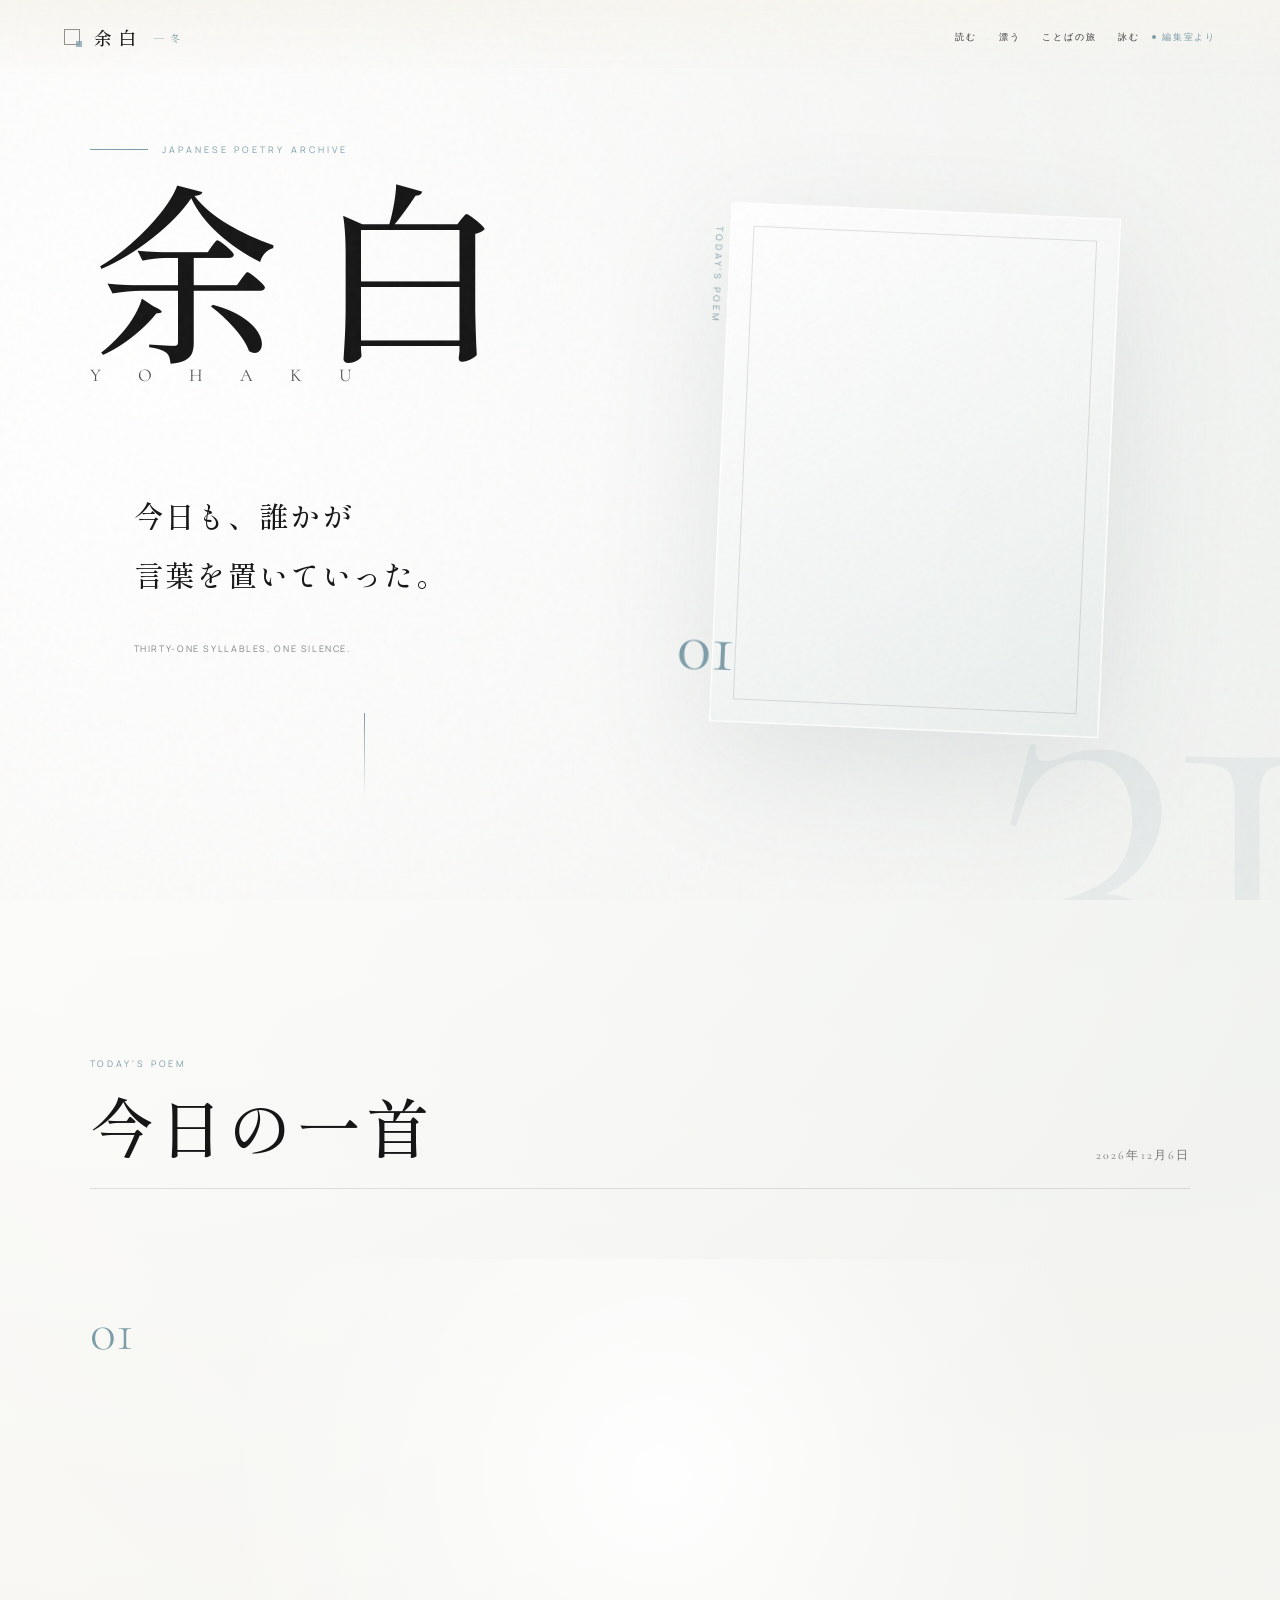
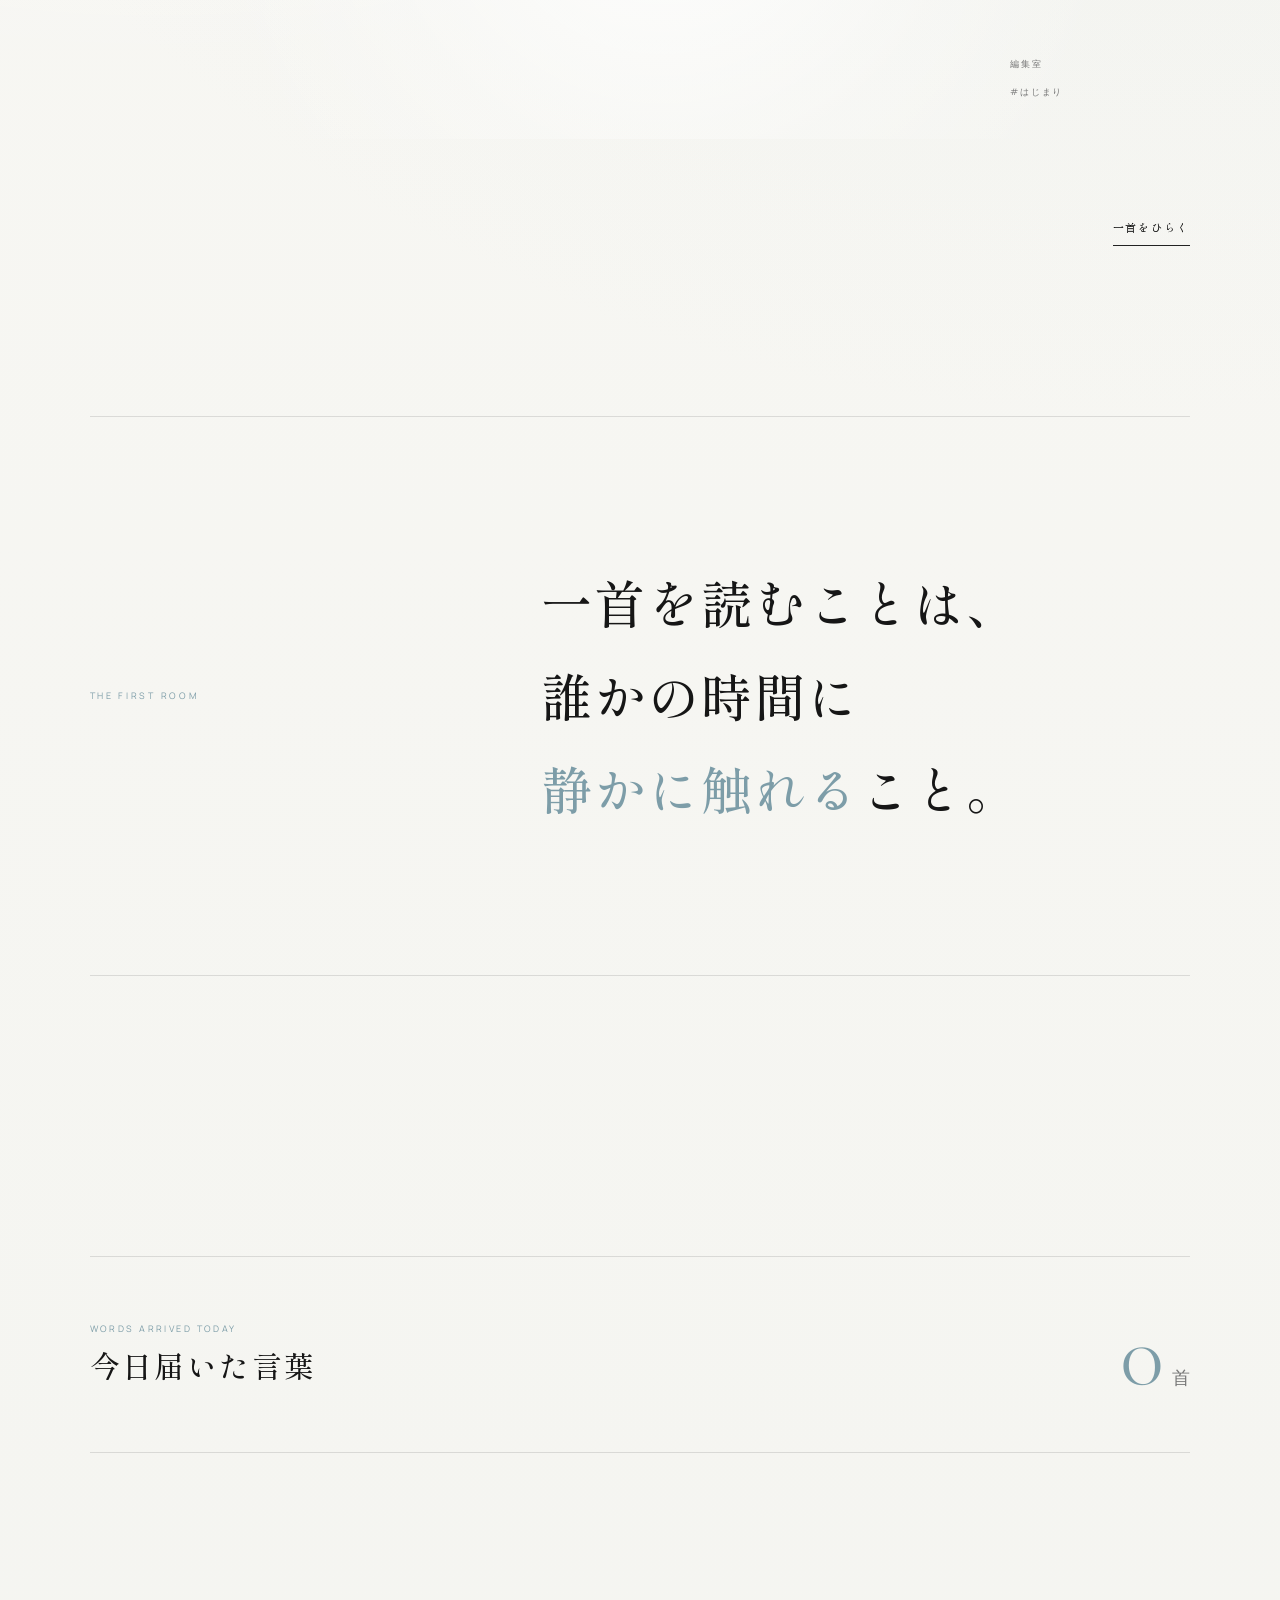
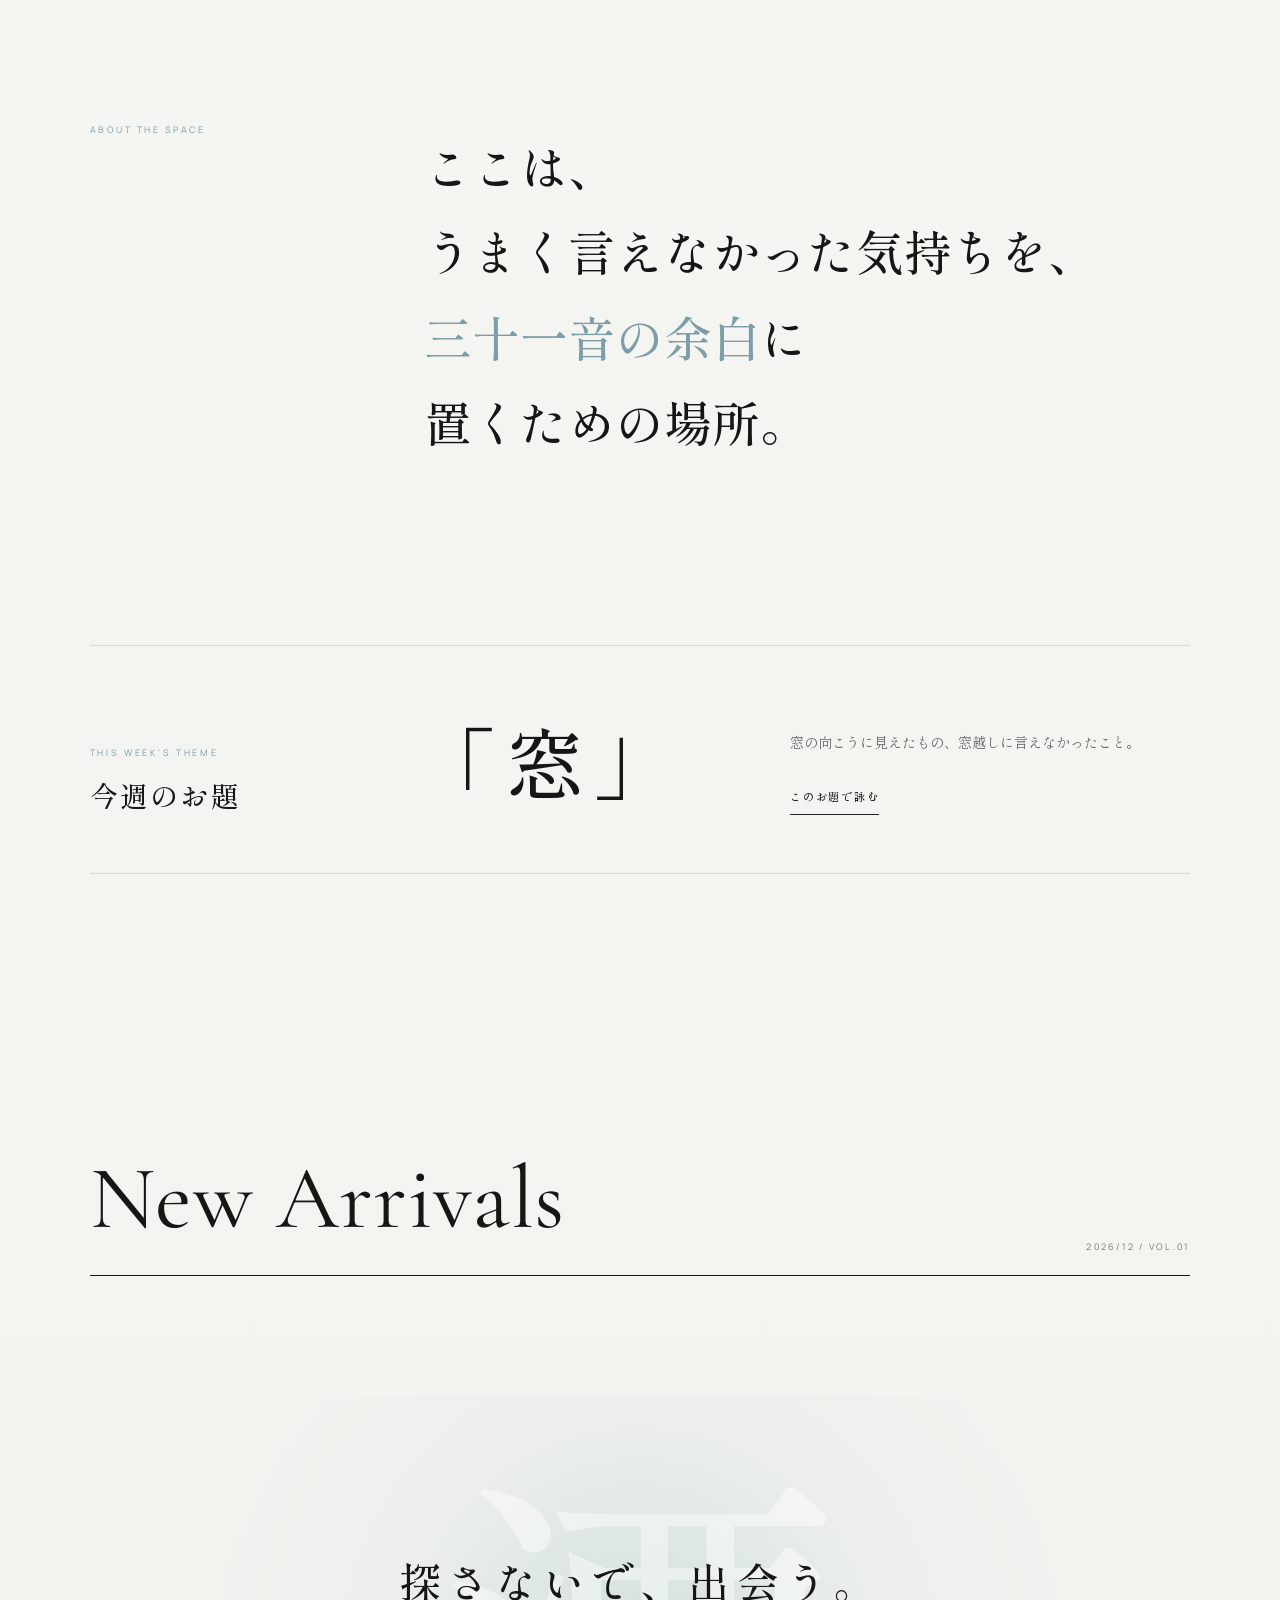
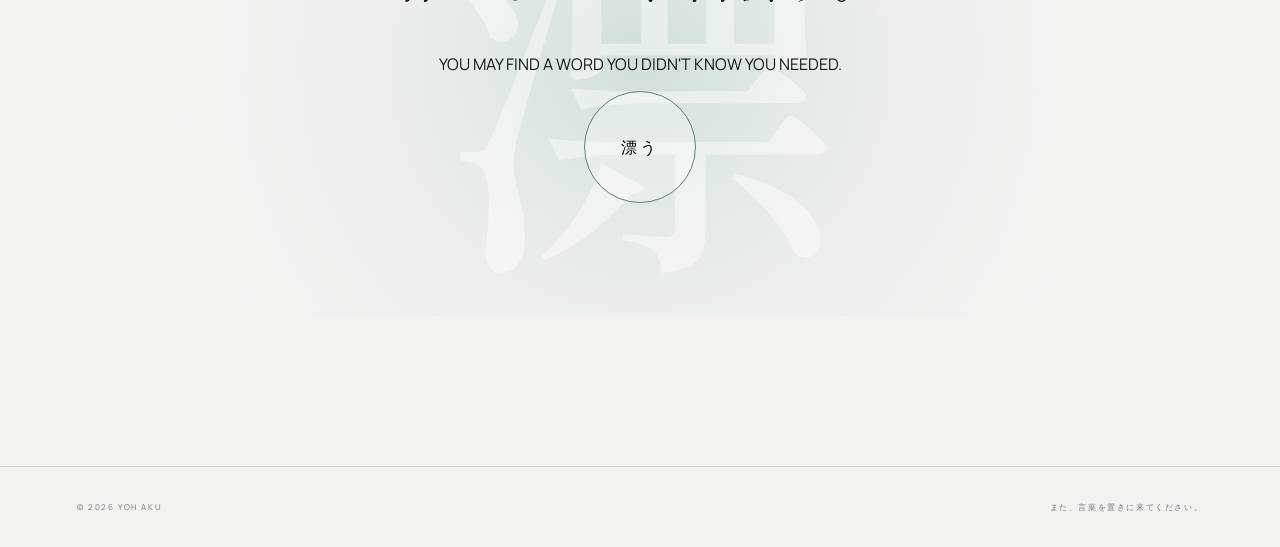
==== index.html @ f5be5e09 "Add files via upload" ====
<!doctype html>
<html lang="ja">
<head>
<meta charset="utf-8">
<meta name="viewport" content="width=device-width,initial-scale=1,viewport-fit=cover">
<meta name="theme-color" content="#f5f4ef">
<meta name="description" content="言葉を、静かに置く場所。短歌投稿サイト「余白」。">
<link rel="manifest" href="manifest.webmanifest">
<link rel="icon" href="icon.svg" type="image/svg+xml">
<title>余白 — 言葉を、静かに置く場所。</title>
<style>
@import url('https://fonts.googleapis.com/css2?family=Cormorant+Garamond:wght@300;400;500;600&family=Manrope:wght@300;400;500&family=Shippori+Mincho:wght@400;500;600&display=swap');
:root{
  --bg:#f5f4ef;--paper:#fbfaf7;--ink:#161616;--muted:#777871;--line:rgba(20,20,20,.12);
  --accent:#7d9da8;--accent-soft:#dfe8ea;--shadow:0 28px 90px rgba(64,86,94,.13);
}
*{box-sizing:border-box}
html{scroll-behavior:smooth}
body{
  margin:0;
  background:
    radial-gradient(circle at 12% 7%,rgba(255,255,255,.95),transparent 28%),
    radial-gradient(circle at 90% 12%,rgba(185,210,220,.24),transparent 30%),
    linear-gradient(180deg,#f8f7f2,#f1f3f1);
  color:var(--ink);
  font-family:'Manrope','Noto Sans JP',sans-serif;
  overflow-x:hidden
}
body:before{
  content:"";position:fixed;inset:0;pointer-events:none;z-index:999;opacity:.035;
  background-image:url("data:image/svg+xml,%3Csvg viewBox='0 0 160 160' xmlns='http://www.w3.org/2000/svg'%3E%3Cfilter id='n'%3E%3CfeTurbulence type='fractalNoise' baseFrequency='.88' numOctaves='3' stitchTiles='stitch'/%3E%3C/filter%3E%3Crect width='100%25' height='100%25' filter='url(%23n)'/%3E%3C/svg%3E")
}
button,input,textarea,select{font:inherit}
button{cursor:pointer}
a{text-decoration:none;color:inherit}
.app{min-height:100vh}
.page{display:none}.page.active{display:block}
.loader{
  position:fixed;inset:0;z-index:500;display:grid;place-items:center;background:var(--bg);
  transition:.45s ease
}
.loader.hide{opacity:0;visibility:hidden}
.loader strong{display:block;font:500 58px 'Shippori Mincho';letter-spacing:.22em}
.loader span{display:block;margin-top:10px;text-align:center;font:400 11px 'Cormorant Garamond';letter-spacing:.58em;color:#777}
.topbar{
  position:fixed;top:0;left:0;right:0;z-index:100;
  display:flex;justify-content:space-between;align-items:center;
  padding:20px 34px;
  background:linear-gradient(180deg,rgba(245,244,239,.92),rgba(245,244,239,0));
  backdrop-filter:blur(4px)
}
.brand{display:flex;align-items:center;gap:12px}
.brand b{font:500 17px 'Shippori Mincho';letter-spacing:.25em}
.brand span{font:400 10px 'Shippori Mincho';color:var(--accent);letter-spacing:.15em}
.nav{display:flex;gap:22px}
.nav button{border:0;background:none;padding:0;font-size:9px;letter-spacing:.2em;color:#333}
.hero{
  min-height:100svh;display:grid;grid-template-columns:1.1fr .9fr;align-items:center;
  position:relative;padding:106px 6vw 60px;overflow:hidden
}
.hero:after{
  content:"31";position:absolute;right:-1vw;bottom:-12vh;
  font:300 min(42vw,570px)/.8 'Cormorant Garamond';
  color:rgba(125,157,168,.1);letter-spacing:-.08em
}
.kicker{display:flex;align-items:center;gap:14px;margin-bottom:34px;font-size:9px;letter-spacing:.34em;color:var(--accent)}
.kicker:before{content:"";width:58px;height:1px;background:var(--accent)}
.hero h1{margin:0;font:500 clamp(72px,13vw,180px)/.82 'Shippori Mincho';letter-spacing:.16em}
.roman{margin-top:16px;font:400 18px 'Cormorant Garamond';letter-spacing:.68em;color:#555}
.hero-copy{position:relative;z-index:2}
.hero-text{margin:74px 0 0 14%;font:500 clamp(22px,2.3vw,37px)/2 'Shippori Mincho';letter-spacing:.08em}
.hero-note{margin:38px 0 0 14%;font-size:9px;letter-spacing:.18em;color:#7f8583}
.hero-side{min-height:580px;display:flex;align-items:center;justify-content:center;position:relative;z-index:2}
.glass{
  width:min(360px,82%);aspect-ratio:3/4;position:relative;
  border:1px solid rgba(255,255,255,.88);
  background:linear-gradient(145deg,rgba(255,255,255,.66),rgba(216,228,231,.45));
  box-shadow:var(--shadow);backdrop-filter:blur(24px);transform:rotate(2.5deg)
}
.glass:before{content:"";position:absolute;inset:22px;border:1px solid var(--line)}
.vertical-poem{position:absolute;inset:44px;writing-mode:vertical-rl;font:500 21px/2.35 'Shippori Mincho';letter-spacing:.12em}
.index{position:absolute;left:-36px;bottom:30px;font:400 72px 'Cormorant Garamond';color:var(--accent)}
.section{max-width:1240px;margin:0 auto;padding:120px 6vw}
.counter{display:flex;justify-content:space-between;align-items:center;border-top:1px solid var(--line);border-bottom:1px solid var(--line);padding:34px 0}
.counter small{display:block;color:var(--accent);font-size:9px;letter-spacing:.27em}
.counter strong{display:block;margin-top:8px;font:500 30px 'Shippori Mincho';letter-spacing:.08em}
.number{font:300 92px 'Cormorant Garamond';color:var(--accent)}
.number span{font-size:18px;color:#777;margin-left:8px}
.statement{display:grid;grid-template-columns:.7fr 1.3fr;gap:9vw}
.statement small{color:var(--accent);font-size:9px;letter-spacing:.28em}
.statement p{margin:0;font:500 clamp(29px,4vw,57px)/1.65 'Shippori Mincho'}
.statement em{font-style:normal;color:var(--accent)}
.archive-head{display:flex;justify-content:space-between;align-items:end;padding-bottom:22px;border-bottom:1px solid #111}
.archive-head h2{margin:0;font:400 72px 'Cormorant Garamond'}
.archive-head span{font-size:9px;letter-spacing:.25em;color:#777}
.poem-row{display:grid;grid-template-columns:90px 1fr 190px;gap:30px;padding:64px 0;border-bottom:1px solid var(--line);transition:.3s}
.poem-row:hover{padding-left:16px;background:rgba(255,255,255,.28)}
.no{font:400 32px 'Cormorant Garamond';color:var(--accent)}
.poem-text{margin:0;white-space:pre-line;cursor:pointer;font:500 clamp(24px,3vw,41px)/1.95 'Shippori Mincho';letter-spacing:.08em}
.meta{display:flex;flex-direction:column;gap:15px;font-size:9px;letter-spacing:.18em;color:#777}
.meta button{border:0;background:none;padding:0;text-align:left;letter-spacing:.18em}
.empty{text-align:center;padding:110px 0;border-bottom:1px solid var(--line)}
.empty strong{font:500 31px 'Shippori Mincho'}
.empty p{font:400 14px/2.1 'Shippori Mincho';color:#777}
.outline{border:1px solid #111;background:none;padding:15px 28px;font-size:10px;letter-spacing:.2em}
.interlude{min-height:430px;display:grid;place-items:center;position:relative;overflow:hidden;background:radial-gradient(circle,rgba(185,210,220,.6),rgba(223,232,234,.28) 40%,transparent 76%)}
.interlude:before{content:"漂";position:absolute;font:500 360px 'Shippori Mincho';color:rgba(255,255,255,.42)}
.interlude>div{position:relative;text-align:center}
.interlude h3{font:500 42px 'Shippori Mincho';letter-spacing:.15em}
.round{width:112px;height:112px;border-radius:50%;border:1px solid #657e87;background:rgba(255,255,255,.25);letter-spacing:.2em}
.write-grid{display:grid;grid-template-columns:.8fr 1.2fr;gap:70px}
.write-grid h2{margin:0;font:500 56px 'Shippori Mincho';letter-spacing:.08em;white-space:nowrap}
.write-grid p{font:400 13px/2.1 'Shippori Mincho';color:#777}
.form{border-top:1px solid #111}
.field{padding:22px 0;border-bottom:1px solid var(--line)}
.field label{display:block;font:400 10px 'Shippori Mincho';letter-spacing:.18em;color:#777;margin-bottom:11px}
.field textarea,.field input,.field select{width:100%;border:0;background:none;outline:0;font:500 19px 'Shippori Mincho'}
.field textarea{min-height:170px;line-height:1.9}
.publish{margin-top:28px;border:1px solid #111;background:none;padding:17px 30px;font:500 12px 'Shippori Mincho';letter-spacing:.18em}
.detail{min-height:100vh;padding:130px 8vw 80px;display:grid;grid-template-columns:120px 1fr 220px;gap:40px;align-items:center}
.detail-poem{white-space:pre-line;font:500 clamp(32px,5vw,68px)/1.75 'Shippori Mincho';letter-spacing:.09em}
.detail-side{font-size:10px;line-height:2.2;letter-spacing:.18em;color:#666}
.detail-nav{display:flex;gap:12px;margin-top:28px}
.detail-nav button{border:1px solid var(--line);background:none;padding:12px 16px}
.author-page,.editorial-page{max-width:900px;margin:auto;padding:140px 6vw 100px}
.author-page h1,.editorial-page h1{font:500 clamp(48px,8vw,88px) 'Shippori Mincho';letter-spacing:.1em}
.author-count{color:var(--accent);letter-spacing:.18em;font-size:10px}
.letter{margin-top:60px;font:400 18px/2.3 'Shippori Mincho';color:#4f4f4b}
.author-list{margin-top:70px}
.card-maker{margin-top:50px;padding:34px;border:1px solid var(--line);background:rgba(255,255,255,.32)}
.card-preview{aspect-ratio:4/5;max-width:380px;margin:auto;background:#fff;padding:42px;display:flex;flex-direction:column;justify-content:space-between;box-shadow:var(--shadow)}
.card-preview .cp{white-space:pre-line;font:500 23px/2 'Shippori Mincho'}
.card-preview small{letter-spacing:.18em;color:#777}
.success{position:fixed;inset:0;z-index:400;display:grid;place-items:center;background:rgba(245,244,239,.97);opacity:0;visibility:hidden;transition:.4s}
.success.show{opacity:1;visibility:visible}
.success strong{font:500 44px 'Shippori Mincho';letter-spacing:.1em}
.success p{font:400 18px/2 'Shippori Mincho';color:#666;text-align:center}
footer{display:flex;justify-content:space-between;padding:34px 6vw;border-top:1px solid var(--line);font-size:8px;letter-spacing:.2em;color:#777}
@media(max-width:820px){
 .topbar{padding:18px}.nav{gap:13px}.nav button:nth-child(4){display:none}
 .hero{grid-template-columns:1fr;padding:100px 24px 72px}.hero-text,.hero-note{margin-left:0}.hero-side{min-height:420px}.glass{width:270px}
 .section{padding:90px 24px}.statement,.write-grid{grid-template-columns:1fr;gap:38px}.archive-head h2{font-size:50px}
 .poem-row{grid-template-columns:48px 1fr;gap:18px}.meta{grid-column:2}
 .detail{grid-template-columns:1fr;padding:120px 24px 70px}.detail .no{display:none}
 .write-grid h2{font-size:38px}.number{font-size:68px}footer{flex-direction:column;gap:10px}
}

/* ===== Museum Update ===== */
:root{
  --museum-paper:#f7f5ef;
  --museum-white:#fffdf8;
  --museum-ink:#171816;
  --museum-mist:#dfe7e5;
  --museum-leaf:#8da096;
}
body{
  background:
    radial-gradient(circle at 12% 7%,rgba(255,255,255,.98),transparent 26%),
    radial-gradient(circle at 88% 10%,rgba(222,231,229,.42),transparent 30%),
    linear-gradient(180deg,#f9f8f4 0%,#f2f3ef 100%);
}
body.night{
  background:
    radial-gradient(circle at 85% 8%,rgba(116,143,159,.18),transparent 28%),
    linear-gradient(180deg,#eef1f1 0%,#e8ecec 100%);
}
.topbar{
  padding:24px 5vw;
  background:linear-gradient(180deg,rgba(247,245,239,.92),rgba(247,245,239,0));
}
.brand b{
  font-size:18px;
  letter-spacing:.32em;
}
.hero{
  min-height:100svh;
  padding:120px 7vw 80px;
  grid-template-columns:1fr 1fr;
}
.hero-copy{
  max-width:780px;
}
.hero h1{
  font-size:clamp(86px,15vw,210px);
  line-height:.78;
  letter-spacing:.17em;
}
.roman{
  letter-spacing:.92em;
  margin-top:24px;
}
.hero-text{
  margin:100px 0 0 8%;
  max-width:640px;
}
.hero-note{
  margin-left:8%;
}
.hero-side{
  min-height:620px;
}
.glass{
  width:min(390px,80%);
  background:
    linear-gradient(150deg,rgba(255,255,255,.78),rgba(221,230,228,.44));
  border:1px solid rgba(255,255,255,.94);
  box-shadow:
    0 40px 120px rgba(70,90,96,.12),
    inset 0 0 0 1px rgba(255,255,255,.28);
}
.glass::after{
  content:"TODAY'S POEM";
  position:absolute;
  left:-18px;
  top:24px;
  writing-mode:vertical-rl;
  font:400 9px 'Manrope',sans-serif;
  letter-spacing:.32em;
  color:var(--accent);
}
.section{
  max-width:1320px;
  padding-left:7vw;
  padding-right:7vw;
}
.counter{
  padding:42px 0;
}
.statement{
  padding-top:150px;
  padding-bottom:170px;
}
.archive-head h2{
  font-size:clamp(58px,7vw,96px);
  letter-spacing:.01em;
}
.poem-row{
  grid-template-columns:84px minmax(0,1fr) 210px;
  padding:86px 0;
  gap:40px;
}
.poem-row:hover{
  padding-left:24px;
  background:linear-gradient(90deg,rgba(255,255,255,.42),rgba(255,255,255,0));
}
.poem-text{
  line-height:2.05;
  max-width:760px;
}
.meta{
  gap:18px;
  padding-top:8px;
}
.meta button{
  transition:.25s;
}
.meta button:hover{
  color:var(--accent);
}
.interlude{
  margin:0 4vw 150px;
  border-radius:2px;
  min-height:520px;
  background:
    radial-gradient(circle at 50% 50%,rgba(199,216,214,.74),rgba(226,233,231,.42) 38%,rgba(247,245,239,0) 73%);
}
.interlude:before{
  font-size:420px;
}
.write-grid{
  min-height:calc(100svh - 120px);
  align-items:start;
  padding-top:170px;
}
.write-grid > div:first-child{
  position:sticky;
  top:140px;
}
.form{
  background:rgba(255,255,255,.54);
  border:1px solid rgba(255,255,255,.9);
  padding:38px 42px;
  box-shadow:0 28px 90px rgba(70,90,96,.08);
}
.field{
  padding:26px 0;
}
.field textarea{
  min-height:250px;
  background:
    repeating-linear-gradient(
      to bottom,
      transparent 0,
      transparent 37px,
      rgba(125,157,168,.12) 38px
    );
  line-height:38px;
}
.publish{
  margin-top:36px;
  min-width:190px;
  transition:.3s;
}
.publish:hover{
  background:#171816;
  color:#fff;
}
.detail{
  min-height:100svh;
  padding-top:150px;
  background:
    radial-gradient(circle at 82% 18%,rgba(220,230,228,.42),transparent 32%);
}
.detail-poem{
  max-width:820px;
}
.card-maker{
  background:transparent;
  border:none;
  padding:40px 0 0;
}
.card-preview{
  position:relative;
  overflow:hidden;
}
.card-preview:after{
  content:"31";
  position:absolute;
  right:-16px;
  bottom:-50px;
  font:300 150px 'Cormorant Garamond',serif;
  color:rgba(125,157,168,.08);
}
.empty{
  padding:140px 0;
}
.museum-intro{
  max-width:1320px;
  margin:0 auto;
  padding:0 7vw 160px;
}
.museum-intro-inner{
  min-height:560px;
  display:grid;
  grid-template-columns:.7fr 1.3fr;
  gap:8vw;
  align-items:center;
  border-top:1px solid var(--line);
  border-bottom:1px solid var(--line);
}
.museum-intro-label{
  font-size:9px;
  color:var(--accent);
  letter-spacing:.3em;
}
.museum-intro-copy{
  font:500 clamp(30px,4.4vw,62px)/1.7 'Shippori Mincho',serif;
  letter-spacing:.04em;
}
.museum-intro-copy span{
  color:var(--accent);
}
.soft-line{
  width:1px;
  height:84px;
  background:linear-gradient(var(--accent),transparent);
  margin:58px auto 0;
}
.reveal-museum{
  opacity:0;
  transform:translateY(28px);
  transition:opacity .85s ease,transform .85s ease;
}
.reveal-museum.visible{
  opacity:1;
  transform:none;
}
@media(max-width:820px){
  .hero{
    grid-template-columns:1fr;
    padding:110px 24px 74px;
  }
  .hero h1{
    font-size:76px;
  }
  .hero-text,.hero-note{
    margin-left:0;
  }
  .hero-side{
    min-height:470px;
  }
  .section{
    padding-left:24px;
    padding-right:24px;
  }
  .museum-intro{
    padding:0 24px 100px;
  }
  .museum-intro-inner{
    grid-template-columns:1fr;
    gap:28px;
    min-height:auto;
    padding:80px 0;
  }
  .poem-row{
    padding:58px 0;
  }
  .write-grid{
    min-height:auto;
    padding-top:120px;
  }
  .write-grid > div:first-child{
    position:static;
  }
  .form{
    padding:26px 22px;
  }
  .interlude{
    margin-inline:16px;
  }
}


.loader{display:none!important;opacity:0!important;visibility:hidden!important;pointer-events:none!important}
.page{min-height:1px}

/* ===== Safe opening splash ===== */
.splash-screen{
  position:fixed;
  inset:0;
  z-index:10000;
  display:grid;
  place-items:center;
  background:#f7f5ef;
  animation:splashOut 2.9s cubic-bezier(.4,0,.2,1) forwards;
  pointer-events:none;
}
.splash-inner{
  text-align:center;
  animation:splashMark 2.55s cubic-bezier(.4,0,.2,1) both;
}
.splash-logo{
  font:500 clamp(58px,10vw,96px)/1 'Shippori Mincho',serif;
  letter-spacing:.22em;
  text-indent:.22em;
}
.splash-roman{
  margin-top:15px;
  font:400 11px 'Cormorant Garamond',serif;
  letter-spacing:.62em;
  color:#777;
  text-indent:.62em;
}
.splash-tagline{
  margin-top:34px;
  font:400 14px/1.8 'Shippori Mincho',serif;
  letter-spacing:.12em;
  color:#686a66;
}
@keyframes splashMark{
  0%{opacity:0;transform:translateY(10px)}
  18%{opacity:1;transform:none}
  72%{opacity:1;transform:none}
  100%{opacity:0;transform:translateY(-5px)}
}
@keyframes splashOut{
  0%,78%{opacity:1;visibility:visible}
  100%{opacity:0;visibility:hidden}
}

/* ===== Line-break refinement ===== */
.hero-text{
  max-width:720px;
  text-wrap:balance;
}
.statement p,
.museum-intro-copy,
.write-grid h2,
.write-grid p,
.empty strong,
.empty p,
.interlude h3{
  text-wrap:balance;
}
.write-grid h2{
  white-space:nowrap;
}
.poem-text{
  overflow-wrap:anywhere;
  word-break:normal;
}
@media(max-width:820px){
  .hero-text{
    font-size:clamp(21px,6.3vw,30px);
    line-height:1.9;
    letter-spacing:.045em;
  }
  .statement p{
    font-size:clamp(27px,8vw,42px);
    line-height:1.65;
  }
  .museum-intro-copy{
    font-size:clamp(26px,7vw,38px);
    line-height:1.7;
  }
  .write-grid h2{
    font-size:36px;
    line-height:1.15;
    white-space:nowrap;
  }
  .write-grid p{
    font-size:14px;
    line-height:2;
  }
  .archive-head h2{
    font-size:46px;
    white-space:nowrap;
  }
}
@media(max-width:390px){
  .write-grid h2{font-size:32px}
  .archive-head h2{font-size:41px}
  .hero h1{font-size:68px}
}


/* ===== Meaningful line breaks ===== */
.museum-intro-copy{
  max-width:780px;
  font-size:clamp(34px,4vw,58px);
  line-height:1.82;
}
.statement p{
  max-width:850px;
  font-size:clamp(32px,3.75vw,54px);
  line-height:1.78;
}
.statement em{
  white-space:nowrap;
}
@media(max-width:820px){
  .museum-intro-copy{
    font-size:clamp(28px,7.2vw,38px);
    line-height:1.78;
  }
  .statement p{
    font-size:clamp(27px,7.2vw,39px);
    line-height:1.72;
  }
  .splash-tagline{
    margin-top:28px;
    font-size:13px;
  }
}


/* ===== Statement line-break fix ===== */
.statement p{
  display:flex;
  flex-direction:column;
  align-items:flex-start;
}
.statement-line{
  display:block;
}
.statement-line.nowrap{
  white-space:nowrap;
}
@media(max-width:820px){
  .statement-line.nowrap{
    white-space:normal;
  }
  .statement p{
    max-width:100%;
  }
}


/* ===== Final experience update ===== */
.brand-mark{
  width:16px;
  height:16px;
  border:1px solid rgba(22,22,22,.45);
  display:inline-block;
  position:relative;
  margin-right:2px;
}
.brand-mark::after{
  content:"";
  position:absolute;
  width:6px;
  height:6px;
  right:-3px;
  bottom:-3px;
  background:var(--accent);
  opacity:.72;
}
.splash-screen{
  background:
    radial-gradient(circle at 50% 46%,rgba(255,255,255,.9),transparent 22%),
    linear-gradient(180deg,#f8f7f2,#f3f4f0);
}
.splash-glow{
  width:1px;
  height:72px;
  margin:34px auto 0;
  background:linear-gradient(var(--accent),transparent);
  opacity:.62;
}
.today-gallery{
  max-width:1320px;
  margin:0 auto;
  padding:150px 7vw 170px;
}
.today-gallery-head{
  display:flex;
  justify-content:space-between;
  align-items:end;
  padding-bottom:24px;
  border-bottom:1px solid var(--line);
}
.today-label{
  font-size:9px;
  letter-spacing:.32em;
  color:var(--accent);
}
.today-gallery h2{
  margin:15px 0 0;
  font:500 clamp(40px,5vw,68px)/1.2 'Shippori Mincho',serif;
  letter-spacing:.08em;
}
.today-date{
  font:400 12px 'Cormorant Garamond',serif;
  letter-spacing:.18em;
  color:#777;
}
.today-stage{
  min-height:620px;
  display:grid;
  grid-template-columns:90px minmax(0,1fr) 180px;
  gap:38px;
  align-items:center;
  cursor:pointer;
  position:relative;
}
.today-stage::before{
  content:"";
  position:absolute;
  inset:70px 0;
  background:
    radial-gradient(circle at 52% 45%,rgba(255,255,255,.9),rgba(255,255,255,.25) 46%,transparent 74%);
  z-index:-1;
}
.today-number{
  align-self:start;
  margin-top:110px;
  font:300 54px 'Cormorant Garamond',serif;
  color:var(--accent);
}
.today-poem{
  margin:0;
  white-space:pre-line;
  font:500 clamp(34px,4.7vw,66px)/1.86 'Shippori Mincho',serif;
  letter-spacing:.085em;
  max-width:840px;
}
.today-plaque{
  align-self:end;
  margin-bottom:110px;
  display:flex;
  flex-direction:column;
  gap:14px;
  font-size:9px;
  letter-spacing:.19em;
  color:#777;
}
.today-open{
  display:block;
  margin-left:auto;
  border:0;
  border-bottom:1px solid #222;
  background:none;
  padding:10px 0;
  font:400 11px 'Shippori Mincho',serif;
  letter-spacing:.18em;
}
.drift-room{
  min-height:100svh;
  display:grid;
  place-items:center;
  padding:100px 8vw 70px;
  position:relative;
  background:
    radial-gradient(circle at 50% 46%,rgba(210,224,224,.6),rgba(246,245,240,.7) 45%,#f5f4ef 80%);
}
.drift-close{
  position:absolute;
  top:110px;
  right:6vw;
  border:0;
  background:none;
  font-size:10px;
  letter-spacing:.2em;
}
.drift-room-inner{
  width:min(880px,100%);
  text-align:center;
}
.drift-kicker{
  margin-bottom:54px;
  font-size:9px;
  letter-spacing:.34em;
  color:var(--accent);
}
.drift-poem{
  margin:0 auto;
  white-space:pre-line;
  font:500 clamp(34px,5vw,68px)/1.9 'Shippori Mincho',serif;
  letter-spacing:.09em;
}
.drift-author{
  margin-top:48px;
  font-size:10px;
  letter-spacing:.2em;
  color:#777;
}
.drift-next{
  margin-top:64px;
  width:150px;
  height:150px;
  border-radius:50%;
  border:1px solid rgba(80,105,112,.55);
  background:rgba(255,255,255,.25);
  font:400 11px/1.7 'Shippori Mincho',serif;
  letter-spacing:.12em;
  transition:.3s;
}
.drift-next:hover{
  background:#647e86;
  color:#fff;
  transform:rotate(5deg);
}
@media(max-width:820px){
  .brand-mark{
    width:14px;
    height:14px;
  }
  .today-gallery{
    padding:110px 24px 120px;
  }
  .today-stage{
    min-height:540px;
    grid-template-columns:42px 1fr;
    gap:16px;
  }
  .today-number{
    margin-top:84px;
    font-size:40px;
  }
  .today-poem{
    font-size:clamp(29px,8vw,42px);
    line-height:1.78;
  }
  .today-plaque{
    grid-column:2;
    margin:0 0 60px;
  }
  .today-date{
    display:none;
  }
  .drift-room{
    padding:120px 24px 60px;
  }
  .drift-close{
    top:92px;
    right:24px;
  }
  .drift-poem{
    font-size:clamp(30px,8vw,44px);
    line-height:1.82;
  }
  .drift-next{
    width:128px;
    height:128px;
  }
}


/* ===== Editorial Room ===== */
.editorial-page{max-width:1120px;margin:auto;padding:150px 6vw 130px}
.editorial-hero{padding-bottom:70px;border-bottom:1px solid var(--line)}
.editorial-hero h1{margin:0;font:500 clamp(48px,8vw,92px)/1.25 'Shippori Mincho',serif;letter-spacing:.08em}
.editorial-letter{max-width:820px;padding:110px 0 120px}
.editorial-eyebrow{font-size:9px;letter-spacing:.3em;color:var(--accent);margin-bottom:22px}
.editorial-letter h2{margin:0;font:500 clamp(30px,4.2vw,54px)/1.65 'Shippori Mincho',serif;letter-spacing:.05em}
.editorial-letter .letter{margin-top:44px;font-size:17px;line-height:2.25}
.editorial-grid{display:grid;grid-template-columns:1fr 1fr;gap:28px}
.editorial-topic,.editorial-selection{min-height:440px;padding:48px;background:rgba(255,255,255,.52);border:1px solid rgba(255,255,255,.92);box-shadow:0 24px 70px rgba(70,90,96,.08);display:flex;flex-direction:column}
.editorial-topic>span,.editorial-selection>span{font:400 13px 'Shippori Mincho',serif;letter-spacing:.15em;color:#777}
.editorial-topic strong{margin-top:44px;font:500 clamp(42px,6vw,70px) 'Shippori Mincho',serif;letter-spacing:.12em}
.editorial-topic p{margin-top:34px;font:400 14px/2 'Shippori Mincho',serif;color:#666}
.editorial-topic button{margin-top:auto;align-self:flex-start;border:0;border-bottom:1px solid #222;background:none;padding:10px 0;font:400 11px 'Shippori Mincho',serif;letter-spacing:.16em}
.editorial-selection p{margin:auto 0 30px;white-space:pre-line;font:500 clamp(25px,3.4vw,42px)/1.95 'Shippori Mincho',serif;letter-spacing:.07em}
.editorial-selection small{font-size:10px;letter-spacing:.18em;color:#777}
.editorial-closing{margin:130px auto 20px;text-align:center;font:500 clamp(23px,3vw,36px)/2 'Shippori Mincho',serif;letter-spacing:.07em}
.write-theme{grid-column:2;padding:24px 0 8px;display:flex;align-items:baseline;gap:18px;border-top:1px solid var(--line)}
.write-theme span,.write-theme small{font:400 10px 'Shippori Mincho',serif;letter-spacing:.14em;color:#777}
.write-theme strong{font:500 28px 'Shippori Mincho',serif;letter-spacing:.1em}
@media(max-width:820px){
  .editorial-page{padding:120px 24px 100px}
  .editorial-grid{grid-template-columns:1fr}
  .editorial-topic,.editorial-selection{min-height:380px;padding:34px 28px}
  .write-theme{grid-column:1;flex-wrap:wrap;gap:10px 16px}
  .write-theme small{width:100%}
}


/* ===== Editorial discoverability update ===== */
.editorial-title-line{
  display:block;
}
.editorial-letter h2{
  max-width:900px;
  text-wrap:balance;
}
.editorial-selection p{
  word-break:keep-all;
  overflow-wrap:normal;
}
.editorial-nav{
  position:relative;
  color:var(--accent)!important;
}
.editorial-nav::before{
  content:"";
  position:absolute;
  left:-10px;
  top:50%;
  width:4px;
  height:4px;
  border-radius:50%;
  background:var(--accent);
  transform:translateY(-50%);
}
.home-theme{
  max-width:1320px;
  margin:0 auto;
  padding:10px 7vw 150px;
}
.home-theme-inner{
  display:grid;
  grid-template-columns:.7fr .8fr 1fr;
  gap:50px;
  align-items:end;
  padding:58px 0;
  border-top:1px solid var(--line);
  border-bottom:1px solid var(--line);
}
.home-theme-kicker{
  font-size:9px;
  letter-spacing:.3em;
  color:var(--accent);
}
.home-theme h2{
  margin:14px 0 0;
  font:500 28px 'Shippori Mincho',serif;
  letter-spacing:.08em;
}
.home-theme-word{
  font:500 clamp(46px,6vw,78px) 'Shippori Mincho',serif;
  letter-spacing:.12em;
}
.home-theme-action p{
  margin:0 0 22px;
  font:400 14px/2 'Shippori Mincho',serif;
  color:#666;
}
.home-theme-action button{
  border:0;
  border-bottom:1px solid #222;
  background:none;
  padding:10px 0;
  font:400 11px 'Shippori Mincho',serif;
  letter-spacing:.16em;
}
.mobile-write-cta{
  display:none;
}
@media(max-width:820px){
  .editorial-letter h2{
    font-size:clamp(30px,8vw,42px);
    line-height:1.7;
  }
  .home-theme{
    padding:0 24px 110px;
  }
  .home-theme-inner{
    grid-template-columns:1fr;
    gap:24px;
    align-items:start;
    padding:46px 0;
  }
  .home-theme-word{
    font-size:54px;
  }
  .mobile-write-cta{
    display:block;
    position:fixed;
    right:18px;
    bottom:18px;
    z-index:120;
    border:1px solid rgba(22,22,22,.2);
    background:rgba(247,245,239,.92);
    backdrop-filter:blur(12px);
    padding:14px 18px;
    box-shadow:0 12px 32px rgba(70,90,96,.14);
    font:500 12px 'Shippori Mincho',serif;
    letter-spacing:.13em;
  }
}


/* ===== Ver.2 safe additions ===== */
.detail-nav{flex-wrap:wrap}
.detail-nav button{transition:.25s}
.detail-nav button:hover{background:#171816;color:#fff}

.bookmarks-section{max-width:1320px;margin:0 auto;padding:20px 7vw 130px}
.bookmarks-head{display:flex;justify-content:space-between;align-items:end;padding-bottom:22px;border-bottom:1px solid var(--line)}
.bookmarks-head span{font-size:9px;letter-spacing:.3em;color:var(--accent)}
.bookmarks-head h2{margin:12px 0 0;font:500 34px 'Shippori Mincho',serif;letter-spacing:.08em}
.bookmarks-head button{border:0;border-bottom:1px solid #222;background:none;padding:8px 0;font:400 10px 'Shippori Mincho',serif;letter-spacing:.16em}
.bookmarks-list{display:none}
.bookmarks-list.open{display:block}
.bookmark-item{display:grid;grid-template-columns:60px 1fr 130px;gap:22px;padding:38px 0;border-bottom:1px solid var(--line);cursor:pointer}
.bookmark-item p{margin:0;white-space:pre-line;font:500 24px/1.9 'Shippori Mincho',serif}
.bookmark-item small{font-size:9px;letter-spacing:.16em;color:#777}

.journey-room{min-height:100svh;display:grid;place-items:center;padding:120px 8vw 70px;position:relative;background:radial-gradient(circle at 50% 45%,rgba(212,225,222,.62),rgba(247,245,239,.78) 48%,#f5f4ef 82%)}
.journey-close{position:absolute;top:105px;right:6vw;border:0;background:none;font-size:10px;letter-spacing:.2em}
.journey-inner{width:min(920px,100%);text-align:center}
.journey-kicker{font-size:9px;letter-spacing:.34em;color:var(--accent)}
.journey-path{margin:38px 0 54px;font:400 13px 'Shippori Mincho',serif;letter-spacing:.25em;color:#75878a}
.journey-poem{margin:0;white-space:pre-line;font:500 clamp(34px,5vw,66px)/1.9 'Shippori Mincho',serif;letter-spacing:.085em}
.journey-meta{margin-top:42px;font-size:10px;letter-spacing:.18em;color:#777}
.journey-actions{display:flex;justify-content:center;gap:16px;margin-top:58px}
.journey-actions button{border:1px solid rgba(22,22,22,.18);background:rgba(255,255,255,.25);padding:14px 20px;font:400 11px 'Shippori Mincho',serif;letter-spacing:.14em}
.bookmarked{color:var(--accent)!important}

@media(max-width:820px){
  .bookmarks-section{padding:0 24px 100px}
  .bookmark-item{grid-template-columns:38px 1fr;gap:14px}
  .bookmark-item small{grid-column:2}
  .journey-room{padding:120px 24px 60px}
  .journey-close{top:90px;right:24px}
  .journey-actions{flex-direction:column;align-items:center}
  .journey-actions button{width:210px}
}

</style>
</head>
<body>

<div class="splash-screen" id="splashScreen" aria-hidden="true">
  <div class="splash-inner">
    <div class="splash-logo">余白</div>
    <div class="splash-roman">Y O H A K U</div>
    <div class="splash-tagline">言葉を、静かに置く場所。</div><div class="splash-glow"></div>
  </div>
</div>

<div class="success" id="success"><div><strong>ありがとうございます。</strong><p>あなたの言葉を、<br>お預かりしました。</p></div></div>

<div class="topbar">
  <div class="brand"><span class="brand-mark" aria-hidden="true"></span><b>余白</b><span id="season">— 夏</span></div>
  <nav class="nav">
    <button data-page="home">読む</button>
    <button onclick="drift()">漂う</button><button onclick="startJourney()">ことばの旅</button>
    <button data-page="write">詠む</button>
    <button class="editorial-nav" data-page="editorial">編集室より</button>
  </nav>
</div>

<div class="app">
<section class="page active" id="page-home">
  <section class="hero">
    <div class="hero-copy">
      <div class="kicker">JAPANESE POETRY ARCHIVE</div>
      <h1>余白</h1>
      <div class="roman">Y O H A K U</div>
      <div class="hero-text" id="heroQuote"></div>
      <div class="hero-note">THIRTY-ONE SYLLABLES, ONE SILENCE.</div><div class="soft-line"></div>
    </div>
    <div class="hero-side">
      <div class="glass">
        <div class="vertical-poem" id="heroPoem"></div>
        <div class="index">01</div>
      </div>
    </div>
  </section>

  <section class="today-gallery reveal-museum" id="todayGallery">
    <div class="today-gallery-head">
      <div>
        <span class="today-label">TODAY'S POEM</span>
        <h2>今日の一首</h2>
      </div>
      <div class="today-date" id="todayDateLabel"></div>
    </div>

    <div class="today-stage" onclick="openTodayDetail()">
      <div class="today-number">01</div>
      <p class="today-poem" id="todayPoemText"></p>
      <div class="today-plaque">
        <span id="todayAuthorText">編集室</span>
        <span id="todayMoodText">#はじまり</span>
      </div>
    </div>

    <button class="today-open" type="button" onclick="openTodayDetail()">一首をひらく</button>
  </section>

  <section class="museum-intro reveal-museum">
    <div class="museum-intro-inner">
      <div class="museum-intro-label">THE FIRST ROOM</div>
      <div class="museum-intro-copy">
        一首を読むことは、<br>
        誰かの時間に<br>
        <span>静かに触れる</span>こと。
      </div>
    </div>
  </section>

  <section class="section reveal-museum">
    <div class="counter">
      <div><small>WORDS ARRIVED TODAY</small><strong>今日届いた言葉</strong></div>
      <div class="number" id="todayCount">0<span>首</span></div>
    </div>
  </section>

  <section class="section statement reveal-museum">
    <small>ABOUT THE SPACE</small>
    <p>
      <span class="statement-line">ここは、</span>
      <span class="statement-line nowrap">うまく言えなかった気持ちを、</span>
      <span class="statement-line"><em>三十一音の余白</em>に</span>
      <span class="statement-line">置くための場所。</span>
    </p>
  </section>

  
  <section class="home-theme reveal-museum">
    <div class="home-theme-inner">
      <div>
        <span class="home-theme-kicker">THIS WEEK'S THEME</span>
        <h2>今週のお題</h2>
      </div>
      <div class="home-theme-word" id="homeTheme">「窓」</div>
      <div class="home-theme-action">
        <p id="homeThemeNote">窓の向こうに見えたもの、窓越しに言えなかったこと。</p>
        <button type="button" onclick="writeWithTheme()">このお題で詠む</button>
      </div>
    </div>
  </section>

<section class="bookmarks-section reveal-museum" id="bookmarksSection" style="display:none">
    <div class="bookmarks-head">
      <div><span>BOOKMARKS</span><h2>挟んだ栞</h2></div>
      <button type="button" onclick="toggleBookmarks()">ひらく</button>
    </div>
    <div class="bookmarks-list" id="bookmarksList"></div>
  </section>

  <section class="section reveal-museum" id="archive">
    <div class="archive-head"><h2>New Arrivals</h2><span id="vol"></span></div>
    <div id="poemList"></div>
  </section>

  <section class="interlude reveal-museum">
    <div>
      <h3>探さないで、出会う。</h3>
      <p>YOU MAY FIND A WORD YOU DIDN'T KNOW YOU NEEDED.</p>
      <button class="round" onclick="drift()">漂う</button>
    </div>
  </section>
</section>

<section class="page" id="page-write">
  <section class="section write-grid">
    <div>
      <h2>余白に置く。</h2>
      <p>まだ誰にも読まれていない言葉を、<br class="mobile-break">そのまま、ここへ。</p>
    </div>
    <div class="write-theme">
      <span>今週のお題</span>
      <strong id="writeTheme">「窓」</strong>
      <small>お題を使わずに詠んでも大丈夫です。</small>
    </div>
    <form class="form" id="poemForm">
      <div class="field"><label>ことば</label><textarea id="poemInput" maxlength="180" placeholder="ここに短歌を書く"></textarea></div>
      <div class="field"><label>書き手</label><input id="nameInput" maxlength="20" placeholder="匿名でも可"></div>
      <div class="field"><label>気配</label><select id="moodInput"><option>恋</option><option>夜</option><option>生活</option><option>秘密</option><option>季節</option><option>その他</option></select></div>
      <button class="publish">余白に置く。</button>
    </form>
  </section>
</section>

<section class="page" id="page-detail">
  <section class="detail">
    <div class="no" id="detailNo">01</div>
    <div>
      <div class="detail-poem" id="detailPoem"></div>
      <div class="detail-nav">
        <button onclick="moveDetail(-1)">← 前へ</button>
        <button onclick="moveDetail(1)">次へ →</button>
        <button onclick="showPage('home')">本を閉じる</button>
        <button id="detailEchoButton" onclick="echoCurrentPoem()">共鳴する</button>
        <button id="detailBookmarkButton" onclick="bookmarkCurrentPoem()">栞を挟む</button>
        <button onclick="downloadCurrentCard()">短歌カード</button>
      </div>
      <div class="card-maker">
        <div class="card-preview">
          <small>余白 / YOH AKU</small>
          <div class="cp" id="cardPoem"></div>
          <small id="cardAuthor"></small>
        </div>
      </div>
    </div>
    <aside class="detail-side" id="detailMeta"></aside>
  </section>
</section>

<section class="page" id="page-drift">
  <section class="drift-room">
    <button class="drift-close" type="button" onclick="showPage('home')">本を閉じる</button>
    <div class="drift-room-inner">
      <div class="drift-kicker">DRIFTING WORDS</div>
      <p class="drift-poem" id="driftPoem"></p>
      <div class="drift-author" id="driftAuthor"></div>
      <button class="drift-next" type="button" onclick="driftAgain()">もう一首、漂う</button>
    </div>
  </section>
</section>

<section class="page" id="page-journey">
  <section class="journey-room">
    <button class="journey-close" type="button" onclick="showPage('home')">本を閉じる</button>
    <div class="journey-inner">
      <div class="journey-kicker">A JOURNEY THROUGH WORDS</div>
      <div class="journey-path" id="journeyPath"></div>
      <p class="journey-poem" id="journeyPoem"></p>
      <div class="journey-meta" id="journeyMeta"></div>
      <div class="journey-actions">
        <button onclick="nextJourney()">次のことばへ</button>
        <button onclick="openJourneyDetail()">この一首をひらく</button>
      </div>
    </div>
  </section>
</section>

<section class="page" id="page-author">
  <section class="author-page">
    <div class="author-count" id="authorCount"></div>
    <h1 id="authorName"></h1>
    <div class="author-list" id="authorWorks"></div>
  </section>
</section>

<section class="page" id="page-editorial">
  <section class="editorial-page">
    <div class="editorial-hero">
      <div class="kicker">FROM THE EDITORIAL ROOM</div>
      <h1>編集室からの手紙</h1>
      <div class="author-count" id="editorialDate"></div>
    </div>

    <article class="editorial-letter">
      <div class="editorial-eyebrow">LETTER</div>
      <h2 id="editorialTitle">
        <span class="editorial-title-line">この場所は、</span>
        <span class="editorial-title-line">まだ始まったばかりです。</span>
      </h2>
      <div class="letter" id="editorialBody">
        うまく言えなかったことも、誰にも見せられなかった言葉も、ここでは急がなくて大丈夫です。<br><br>
        あなたの一首を、静かにお待ちしています。
      </div>
    </article>

    <section class="editorial-grid">
      <div class="editorial-topic">
        <div class="editorial-eyebrow">THIS WEEK'S THEME</div>
        <span>今週のお題</span>
        <strong id="editorialTheme">「窓」</strong>
        <p id="editorialThemeNote">窓の向こうに見えたもの、窓越しに言えなかったこと。</p>
        <button type="button" onclick="writeWithTheme()">このお題で詠む</button>
      </div>

      <div class="editorial-selection">
        <div class="editorial-eyebrow">EDITOR'S SELECTION</div>
        <span>編集室選</span>
        <p id="selectedPoemText">まだ選ばれていません。</p>
        <small id="selectedPoemAuthor">編集室</small>
      </div>
    </section>

    <div class="editorial-closing" id="editorialClosing">
      今日も、誰かの言葉が、<br>
      誰かを少しだけ救っていますように。
    </div>
  </section>
</section>
</div>

<button class="mobile-write-cta" type="button" onclick="showPage('write')">一首、詠む</button>
<footer><span>© 2026 YOH AKU</span><span>また、言葉を置きに来てください。</span></footer>


<script>
const SUPABASE_URL="https://bzgoalrhazqxugiesgqp.supabase.co";
const SUPABASE_KEY="sb_publishable_JMCOs1W_r_BqSoVJ5__HdA_G24_ugrJ";
const API=SUPABASE_URL+"/rest/v1/poems";

const EDITORIAL_API = SUPABASE_URL + "/rest/v1/editorial_settings";

let editorialSettings = {
  title:"この場所は、まだ始まったばかりです。",
  body:"うまく言えなかったことも、誰にも見せられなかった言葉も、ここでは急がなくて大丈夫です。\n\nあなたの一首を、静かにお待ちしています。",
  weekly_theme:"窓",
  theme_note:"窓の向こうに見えたもの、窓越しに言えなかったこと。",
  selected_poem_id:null,
  closing_message:"今日も、誰かの言葉が、\n誰かを少しだけ救っていますように。"
};

async function loadEditorialSettings(){
  try{
    const response = await fetch(
      EDITORIAL_API + "?select=*&order=updated_at.desc&limit=1",
      {headers:headers()}
    );
    if(!response.ok) return;
    const rows = await response.json();
    if(rows.length) editorialSettings = {...editorialSettings,...rows[0]};
    renderEditorialSettings();
  }catch(error){
    console.error("編集室データを読み込めませんでした", error);
  }
}

function renderEditorialSettings(){
  const titleEl = document.getElementById("editorialTitle");
  const parts = editorialSettings.title.split("、");
  if(parts.length > 1){
    titleEl.innerHTML =
      '<span class="editorial-title-line">' + esc(parts[0] + "、") + '</span>' +
      '<span class="editorial-title-line">' + esc(parts.slice(1).join("、")) + '</span>';
  }else{
    titleEl.innerHTML = '<span class="editorial-title-line">' + esc(editorialSettings.title) + '</span>';
  }
  document.getElementById("editorialBody").innerHTML =
    esc(editorialSettings.body).replace(/\n/g,"<br>");
  document.getElementById("editorialTheme").textContent =
    "「" + editorialSettings.weekly_theme + "」";
  document.getElementById("writeTheme").textContent =
    "「" + editorialSettings.weekly_theme + "」";
  document.getElementById("homeTheme").textContent =
    "「" + editorialSettings.weekly_theme + "」";
  document.getElementById("editorialThemeNote").textContent =
    editorialSettings.theme_note;
  document.getElementById("homeThemeNote").textContent =
    editorialSettings.theme_note;
  document.getElementById("editorialClosing").innerHTML =
    esc(editorialSettings.closing_message).replace(/\n/g,"<br>");

  const selected = userPoems.find(
    poem => String(poem.id) === String(editorialSettings.selected_poem_id)
  );
  if(selected){
    document.getElementById("selectedPoemText").textContent = selected.poem;
    document.getElementById("selectedPoemAuthor").textContent = "— " + selected.author;
  }else{
    document.getElementById("selectedPoemText").textContent = "まだ選ばれていません。";
    document.getElementById("selectedPoemAuthor").textContent = "編集室";
  }
}

function writeWithTheme(){
  showPage("write");
  setTimeout(()=>document.getElementById("poemInput").focus(),350);
}


const BOOKMARK_KEY = "yohaku-bookmarks-v2";
let bookmarks = JSON.parse(localStorage.getItem(BOOKMARK_KEY) || "[]");
let journeyCurrentIndex = 0;
let journeyHistory = [];

async function callEchoRpc(poemId){
  const response = await fetch(
    SUPABASE_URL + "/rest/v1/rpc/increment_poem_echo",
    {
      method:"POST",
      headers:headers({"Content-Type":"application/json"}),
      body:JSON.stringify({poem_id_input:Number(poemId)})
    }
  );
  if(!response.ok) throw new Error(await response.text());
}

async function echoCurrentPoem(){
  const poem=poems[currentDetail];
  if(!poem || poem.editorial){
    notice("編集室の一首には、まだ共鳴できません。");
    return;
  }
  try{
    await callEchoRpc(poem.id);
    await loadPoems(false);
    notice("あなたの気持ちが、この一首に重なりました。");
    updateDetailButtons();
  }catch(error){
    console.error(error);
    notice("共鳴を残せませんでした。");
  }
}

function bookmarkCurrentPoem(){
  const poem=poems[currentDetail];
  if(!poem || poem.editorial){
    notice("編集室の一首には栞を挟めません。");
    return;
  }
  const id=String(poem.id);
  if(bookmarks.includes(id)){
    bookmarks=bookmarks.filter(item=>item!==id);
    notice("栞を外しました。");
  }else{
    bookmarks.unshift(id);
    notice("また読めるよう、栞を挟みました。");
  }
  localStorage.setItem(BOOKMARK_KEY,JSON.stringify(bookmarks));
  renderBookmarks();
  updateDetailButtons();
}

function renderBookmarks(){
  const section=document.getElementById("bookmarksSection");
  const list=document.getElementById("bookmarksList");
  if(!section || !list) return;
  const works=userPoems.filter(p=>bookmarks.includes(String(p.id)));
  section.style.display=works.length ? "block" : "none";
  list.innerHTML=works.map((p,i)=>{
    const index=poems.findIndex(x=>String(x.id)===String(p.id));
    return `<article class="bookmark-item" onclick="openDetail(${index})">
      <div class="no">${String(i+1).padStart(2,"0")}</div>
      <p>${esc(p.poem)}</p>
      <small>— ${esc(p.author)}</small>
    </article>`;
  }).join("");
}

function toggleBookmarks(){
  document.getElementById("bookmarksList").classList.toggle("open");
}

function updateDetailButtons(){
  const poem=poems[currentDetail];
  const echoBtn=document.getElementById("detailEchoButton");
  const bookmarkBtn=document.getElementById("detailBookmarkButton");
  if(!poem || !echoBtn || !bookmarkBtn) return;
  echoBtn.textContent=poem.echoes ? `共鳴する　${poem.echoes}` : "共鳴する";
  const marked=bookmarks.includes(String(poem.id));
  bookmarkBtn.textContent=marked ? "栞を外す" : "栞を挟む";
  bookmarkBtn.classList.toggle("bookmarked",marked);
}

function downloadCurrentCard(){
  const poem=poems[currentDetail];
  if(!poem)return;
  const canvas=document.createElement("canvas");
  canvas.width=1080; canvas.height=1350;
  const ctx=canvas.getContext("2d");
  ctx.fillStyle="#f7f5ef"; ctx.fillRect(0,0,1080,1350);
  ctx.fillStyle="#171816"; ctx.font='500 52px serif'; ctx.fillText("余白",90,110);
  ctx.fillStyle="#7d9da8"; ctx.font='400 20px serif'; ctx.fillText("Y O H A K U",90,150);
  ctx.fillStyle="#171816"; ctx.font='500 48px serif';
  let y=360;
  for(const line of poem.poem.split("\n")){ctx.fillText(line,150,y);y+=105}
  ctx.fillStyle="#666"; ctx.font='400 24px serif'; ctx.fillText("— "+poem.author,150,1160);
  ctx.fillStyle="#7d9da8"; ctx.font='400 18px sans-serif'; ctx.fillText("言葉を、静かに置く場所。",150,1220);
  const link=document.createElement("a");
  link.download=`yohaku-${poem.id}.png`;
  link.href=canvas.toDataURL("image/png");
  link.click();
}

function startJourney(){
  journeyHistory=[];
  nextJourney();
  showPage("journey");
}

function nextJourney(){
  const pool=userPoems.length ? userPoems : poems;
  if(!pool.length)return;
  const poem=pool[Math.floor(Math.random()*pool.length)];
  journeyCurrentIndex=poems.findIndex(p=>String(p.id)===String(poem.id));
  journeyHistory.push(poem.mood||"その他");
  if(journeyHistory.length>5)journeyHistory.shift();
  document.getElementById("journeyPath").textContent=journeyHistory.join("　→　");
  document.getElementById("journeyPoem").textContent=poem.poem;
  document.getElementById("journeyMeta").textContent="— "+poem.author+"　#"+(poem.mood||"その他");
}

function openJourneyDetail(){
  if(journeyCurrentIndex>=0)openDetail(journeyCurrentIndex);
}


const editorial={
  id:"editorial-001",
  poem:`ようこそ
ここはまだ
始まったばかり
最初の言葉を
待っています`,
  author:"編集室",
  mood:"はじまり",
  echoes:0,
  created_at:new Date().toISOString(),
  editorial:true
};
let userPoems=[],poems=[editorial],currentDetail=0,loading=false;
const quotes=[
  `今日も、誰かが
言葉を置いていった。`,
  `急がなくて、大丈夫です。
言葉はここで待っています。`,
  `あなたの言えなかったことは、
誰かの言いたかったことかもしれない。`,
  `今日は、どんな言葉に
出会えるでしょう。`
];
const esc=s=>String(s).replace(/[&<>"']/g,m=>({"&":"&amp;","<":"&lt;",">":"&gt;",'"':"&quot;","'":"&#39;"}[m]));
const headers=(extra={})=>({"apikey":SUPABASE_KEY,"Authorization":"Bearer "+SUPABASE_KEY,...extra});
function season(){const m=new Date().getMonth()+1;return m<=2||m===12?"— 冬":m<=5?"— 春":m<=8?"— 夏":"— 秋"}
document.getElementById("season").textContent=season();
document.getElementById("heroQuote").innerHTML=quotes[Math.floor(Math.random()*quotes.length)].replace(/\n/g,"<br>");
document.getElementById("vol").textContent=new Intl.DateTimeFormat("ja-JP",{year:"numeric",month:"2-digit"}).format(new Date())+" / VOL.01";
document.getElementById("editorialDate").textContent=new Intl.DateTimeFormat("ja-JP",{year:"numeric",month:"long",day:"numeric"}).format(new Date());
function poeticTime(s){const d=new Date(s),min=Math.floor((Date.now()-d)/60000);if(min<1)return"たった今";if(min<60)return"今日 "+d.toLocaleTimeString("ja-JP",{hour:"2-digit",minute:"2-digit"});if(min<1440){const h=d.getHours();return h<5?"今日の夜更け":h<10?"今朝":h<17?"今日の午後":h<21?"今日の夕方":"今夜"}if(min<2880)return"昨日";return new Intl.DateTimeFormat("ja-JP",{month:"long",day:"numeric"}).format(d)}
function isToday(s){const d=new Date(s),n=new Date();return d.getFullYear()===n.getFullYear()&&d.getMonth()===n.getMonth()&&d.getDate()===n.getDate()}
function showPage(name){document.querySelectorAll(".page").forEach(p=>p.classList.remove("active"));document.getElementById("page-"+name).classList.add("active");window.scrollTo({top:0,behavior:"smooth"})}
document.querySelectorAll("[data-page]").forEach(b=>b.onclick=()=>showPage(b.dataset.page));
async function loadPoems(showLoader=false){
 if(loading)return;loading=true;
 
 try{
  const r=await fetch(API+"?select=id,created_at,author,poem,mood,echoes&order=created_at.desc",{headers:headers()});
  if(!r.ok)throw new Error(await r.text());
  userPoems=await r.json();render();renderEditorialSettings();renderBookmarks();
 }catch(e){console.error(e);notice("作品を読み込めませんでした。Supabaseの設定を確認してください。")}
 finally{loading=false;void 0}
}

document.getElementById("todayDateLabel").textContent =
  new Intl.DateTimeFormat("ja-JP",{year:"numeric",month:"long",day:"numeric"}).format(new Date());

function openTodayDetail(){
  const selected = userPoems[0] || editorial;
  const index = poems.findIndex(p => p.id === selected.id);
  openDetail(index >= 0 ? index : 0);
}

function render(){
 poems=[editorial,...userPoems];
 document.getElementById("todayCount").innerHTML=userPoems.filter(p=>isToday(p.created_at)).length+"<span>首</span>";
 const hero=userPoems[0]||editorial;
document.getElementById("heroPoem").innerHTML=esc(hero.poem).replace(/\n/g,"<br>");
document.getElementById("todayPoemText").textContent=hero.poem;
document.getElementById("todayAuthorText").textContent=hero.author;
document.getElementById("todayMoodText").textContent="#" + (hero.mood || "その他");
 const list=document.getElementById("poemList");
 if(!userPoems.length){
  list.innerHTML=`<article class="poem-row"><div class="no">01</div><p class="poem-text">${esc(editorial.poem)}</p><div class="meta"><span>BY 編集室</span><span>#はじまり</span><span>この場所は、まだ始まったばかりです。</span><span>${p.echoes?`${p.echoes}人が共鳴しました。`:"まだ誰にも共鳴されていません。"}</span></div></article><div class="empty"><strong>まだ、この場所は静かです。</strong><p>あなたの一首が、最初に届く言葉になるかもしれません。</p><button class="outline" onclick="showPage('write')">余白に置く</button></div>`;
 }else{
  list.innerHTML=poems.map((p,i)=>`<article class="poem-row"><div class="no">${String(i+1).padStart(2,"0")}</div><p class="poem-text" onclick="openDetail(${i})">${esc(p.poem)}</p><div class="meta"><button onclick="openAuthor('${esc(p.author)}')">BY ${esc(p.author)}</button><span>#${esc(p.mood||"その他")}</span><span>${p.editorial?"編集室より":poeticTime(p.created_at)}</span><span>${p.echoes?`${p.echoes}人が共鳴しました。`:"まだ誰にも共鳴されていません。"}</span></div></article>`).join("");
 }
}
function openDetail(i){currentDetail=i;const p=poems[i];document.getElementById("detailNo").textContent=String(i+1).padStart(2,"0");document.getElementById("detailPoem").textContent=p.poem;document.getElementById("cardPoem").textContent=p.poem;document.getElementById("cardAuthor").textContent=p.author;document.getElementById("detailMeta").innerHTML=`BY ${esc(p.author)}<br>#${esc(p.mood||"その他")}<br>${p.editorial?"編集室より":poeticTime(p.created_at)}<br><br>${p.echoes?`${p.echoes}人が共鳴しました。`:"まだ誰にも共鳴されていません。"}`;updateDetailButtons();showPage("detail")}
function moveDetail(d){currentDetail=(currentDetail+d+poems.length)%poems.length;openDetail(currentDetail)}
function openAuthor(name){const works=poems.filter(p=>p.author===name);document.getElementById("authorName").textContent=name;const moods=[...new Set(works.map(p=>p.mood).filter(Boolean))];
document.getElementById("authorCount").textContent=`作品 ${works.length}首`+(moods.length?`　気配 ${moods.slice(0,3).join("・")}`:"");document.getElementById("authorWorks").innerHTML=works.map((p,i)=>`<article class="poem-row"><div class="no">${String(i+1).padStart(2,"0")}</div><p class="poem-text">${esc(p.poem)}</p><div class="meta"><span>#${esc(p.mood||"その他")}</span></div></article>`).join("");showPage("author")}
function drift(){
  driftAgain();
  showPage("drift");
}

function driftAgain(){
  if(!poems.length) return;
  const pool = userPoems.length ? userPoems : poems;
  const poem = pool[Math.floor(Math.random()*pool.length)];
  document.getElementById("driftPoem").textContent = poem.poem;
  document.getElementById("driftAuthor").textContent =
    poem.editorial ? "編集室より" : "— " + poem.author;
  const room = document.querySelector(".drift-room-inner");
  if(room){
    room.animate(
      [{opacity:.25,transform:"translateY(10px)"},{opacity:1,transform:"none"}],
      {duration:700,easing:"ease"}
    );
  }
}
function notice(msg){const s=document.getElementById("success");s.querySelector("strong").textContent="お知らせ";s.querySelector("p").innerHTML=esc(msg).replace(/\n/g,"<br>");s.classList.add("show");setTimeout(()=>s.classList.remove("show"),2600)}
document.getElementById("poemForm").onsubmit=async e=>{
 e.preventDefault();const btn=e.target.querySelector(".publish");const poem=document.getElementById("poemInput").value.trim();if(!poem)return document.getElementById("poemInput").focus();
 btn.disabled=true;btn.textContent="お預かりしています…";
 try{
  const r=await fetch(API,{method:"POST",headers:headers({"Content-Type":"application/json","Prefer":"return=representation"}),body:JSON.stringify({poem,author:document.getElementById("nameInput").value.trim()||"匿名",mood:document.getElementById("moodInput").value,echoes:0})});
  if(!r.ok)throw new Error(await r.text());
  e.target.reset();const s=document.getElementById("success");s.querySelector("strong").textContent="ありがとうございます。";s.querySelector("p").innerHTML="あなたの言葉を、<br>お預かりしました。";s.classList.add("show");await loadPoems(false);setTimeout(()=>{s.classList.remove("show");showPage("home")},1500);
 }catch(err){console.error(err);notice("投稿できませんでした。RLS設定と入力内容を確認してください。")}
 finally{btn.disabled=false;btn.textContent="余白に置く。"}
};
window.addEventListener("focus",()=>loadPoems(false));
setInterval(()=>loadPoems(false),30000);
loadPoems(true);
loadEditorialSettings();
if("serviceWorker" in navigator){
  window.addEventListener("load",async()=>{
    const regs=await navigator.serviceWorker.getRegistrations();
    for(const reg of regs) await reg.unregister();
  });
}

const museumObserver=new IntersectionObserver(entries=>{
  entries.forEach(entry=>{
    if(entry.isIntersecting) entry.target.classList.add("visible");
  });
},{threshold:.12});
document.querySelectorAll(".reveal-museum").forEach(el=>museumObserver.observe(el));

const currentHour=new Date().getHours();
if(currentHour>=22 || currentHour<5) document.body.classList.add("night");

window.addEventListener("pointermove",e=>{
  const glass=document.querySelector(".glass");
  if(!glass || window.innerWidth<821) return;
  const x=(e.clientX/window.innerWidth-.5)*8;
  const y=(e.clientY/window.innerHeight-.5)*8;
  glass.style.transform=`rotate(2.5deg) translate(${x}px,${y}px)`;
});


setTimeout(()=>{
  const splash=document.getElementById("splashScreen");
  if(splash) splash.remove();
},3300);

</script>

</body>
</html>
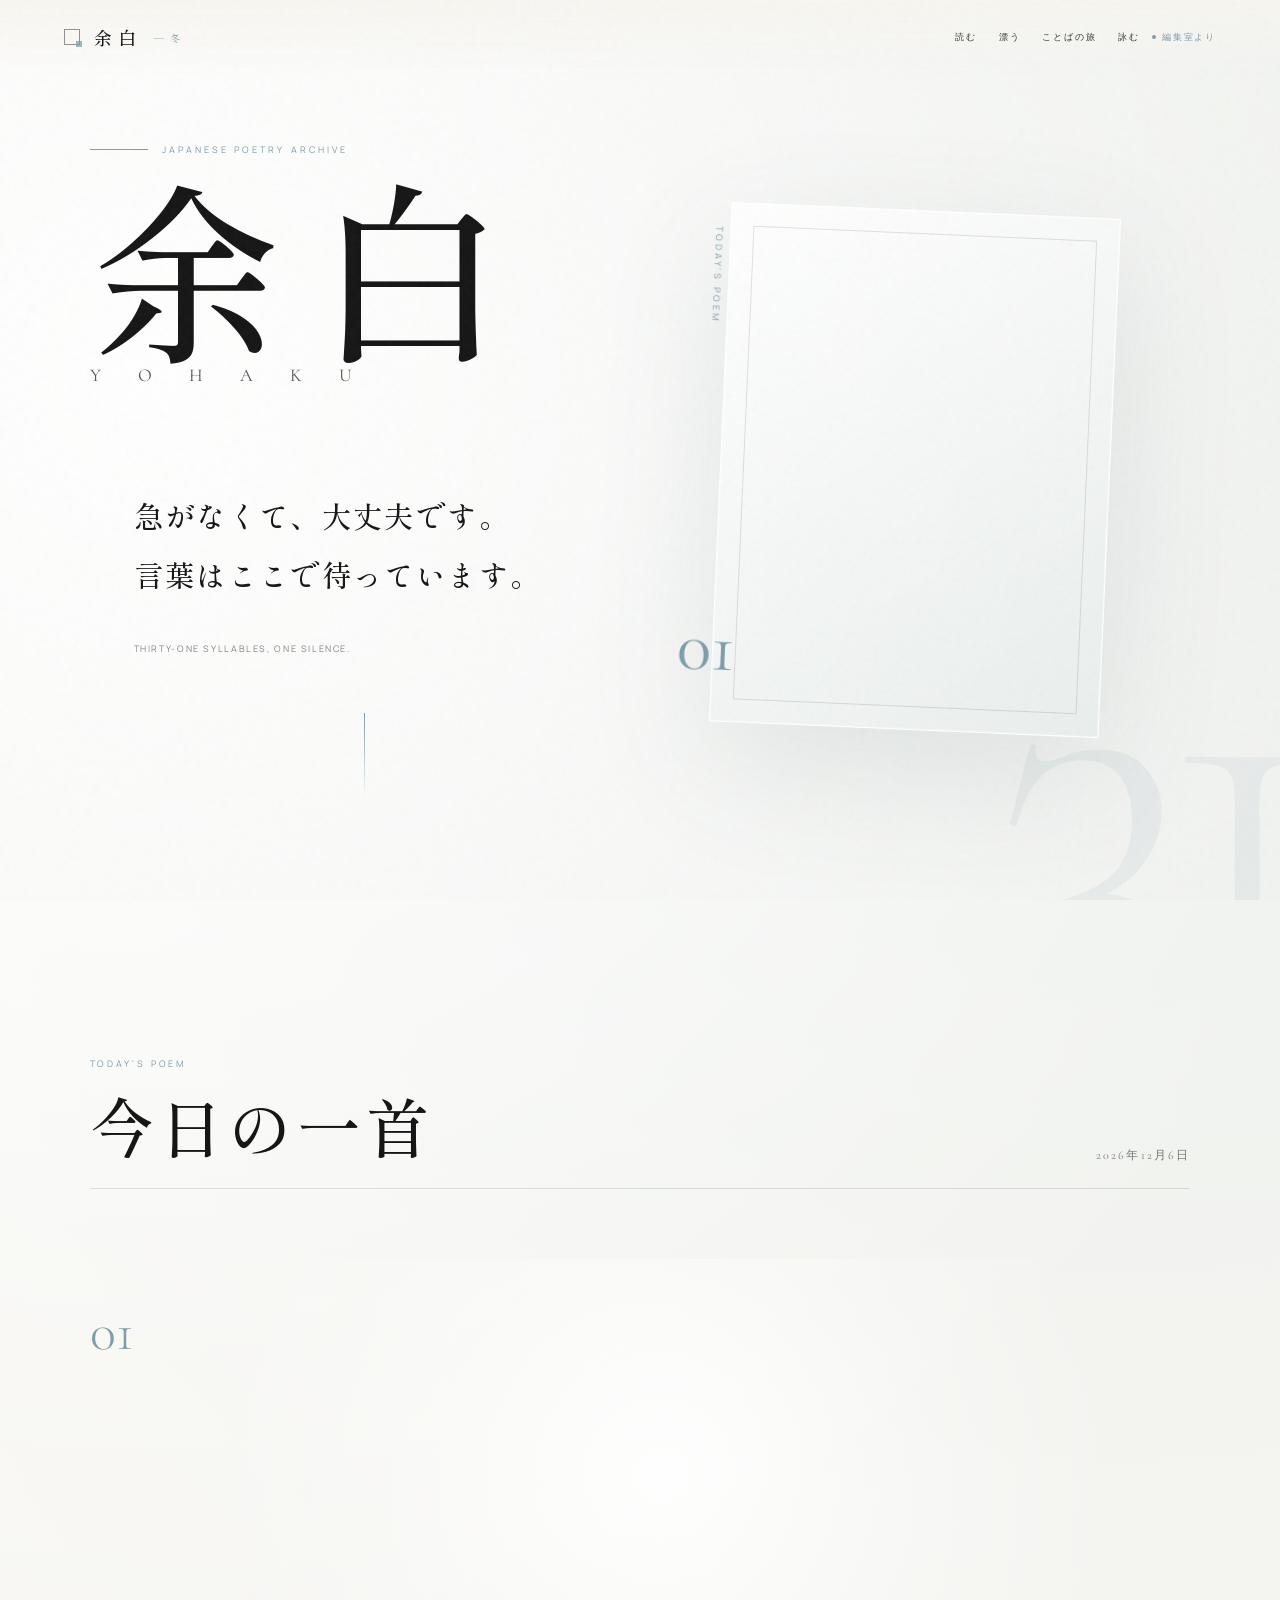
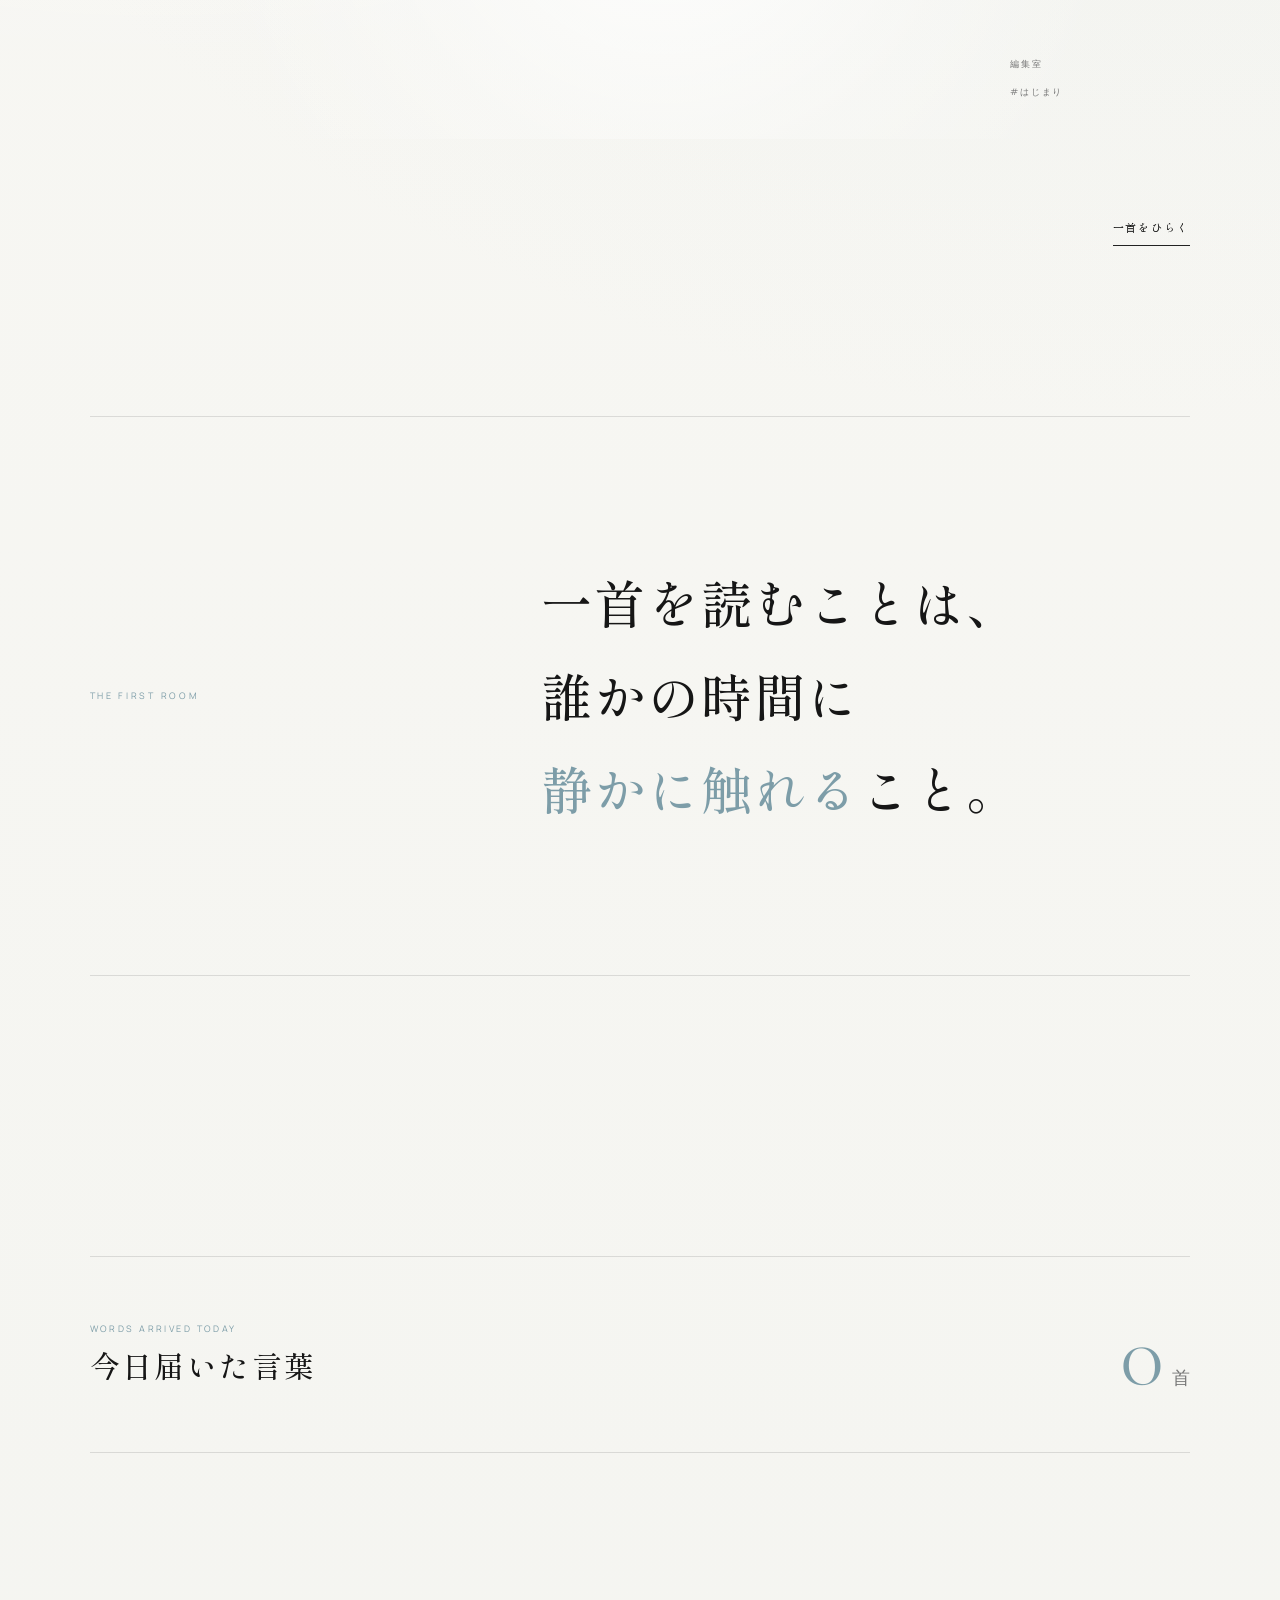
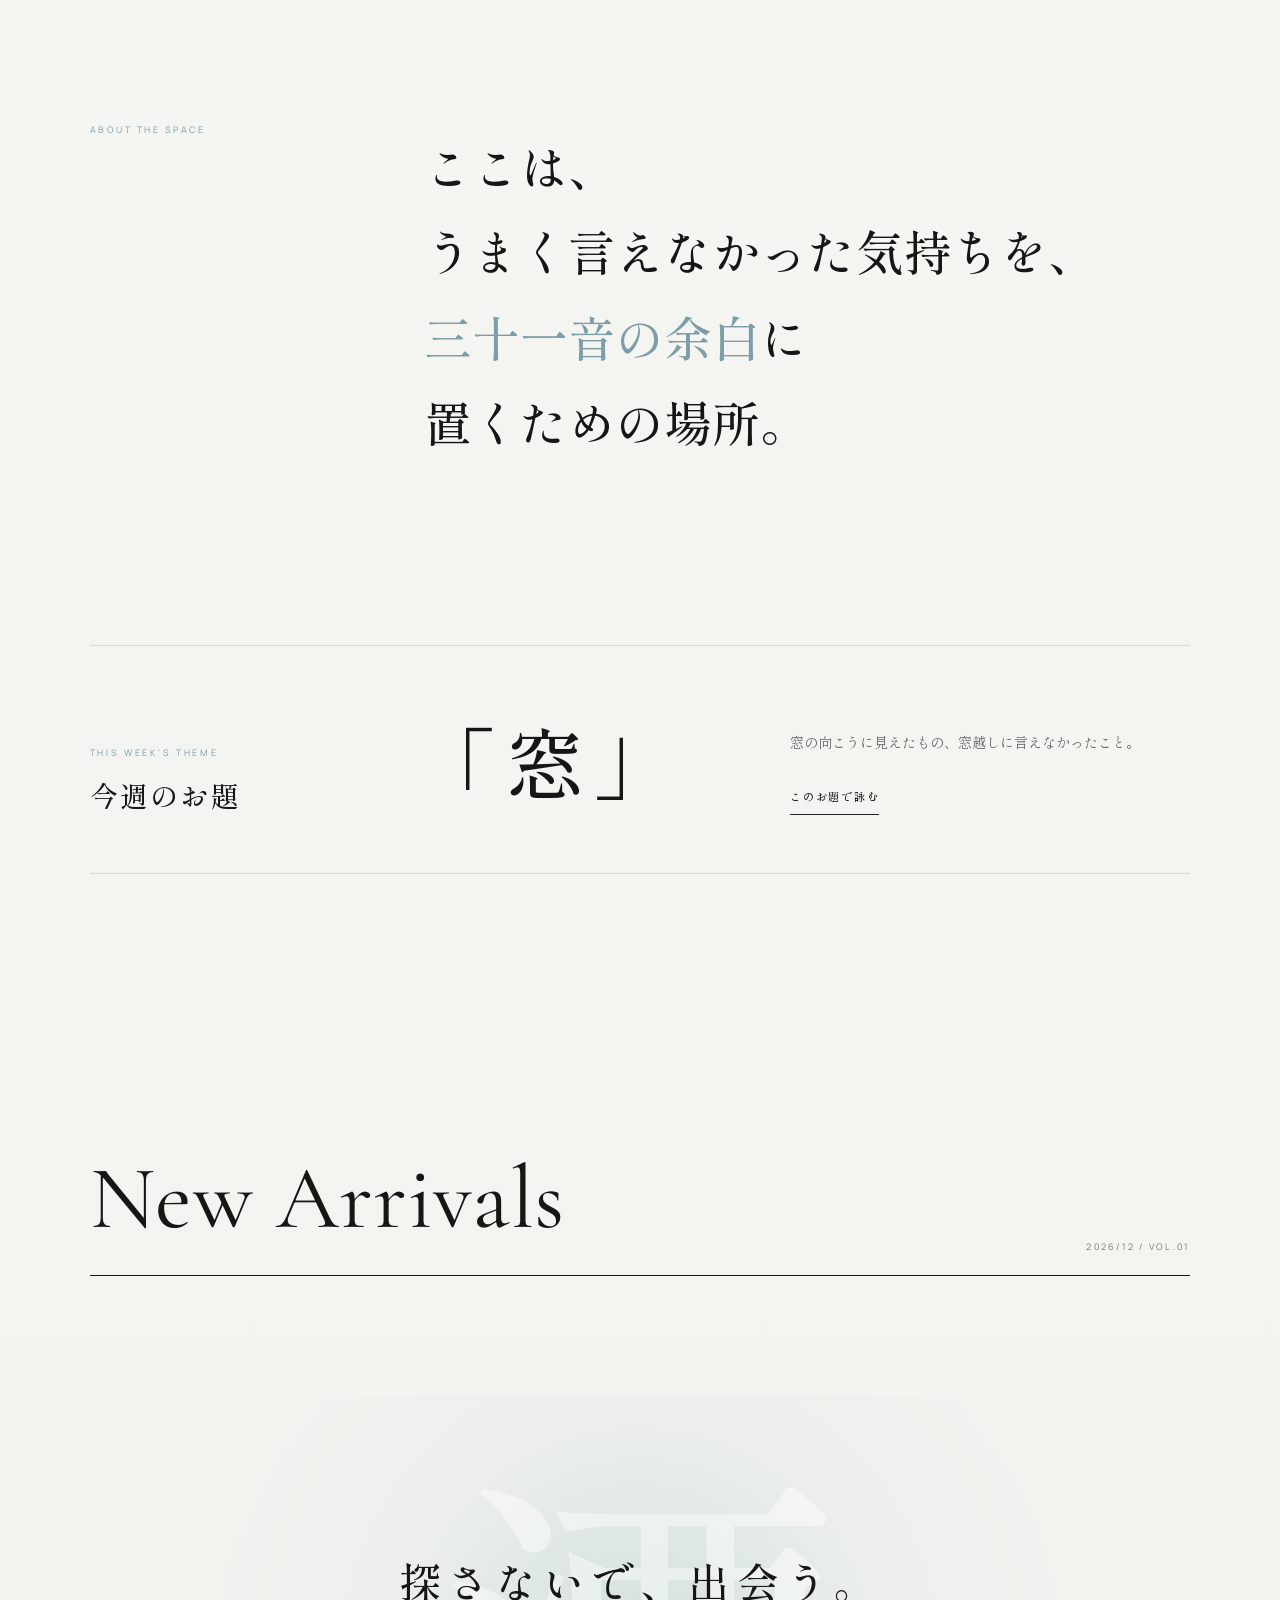
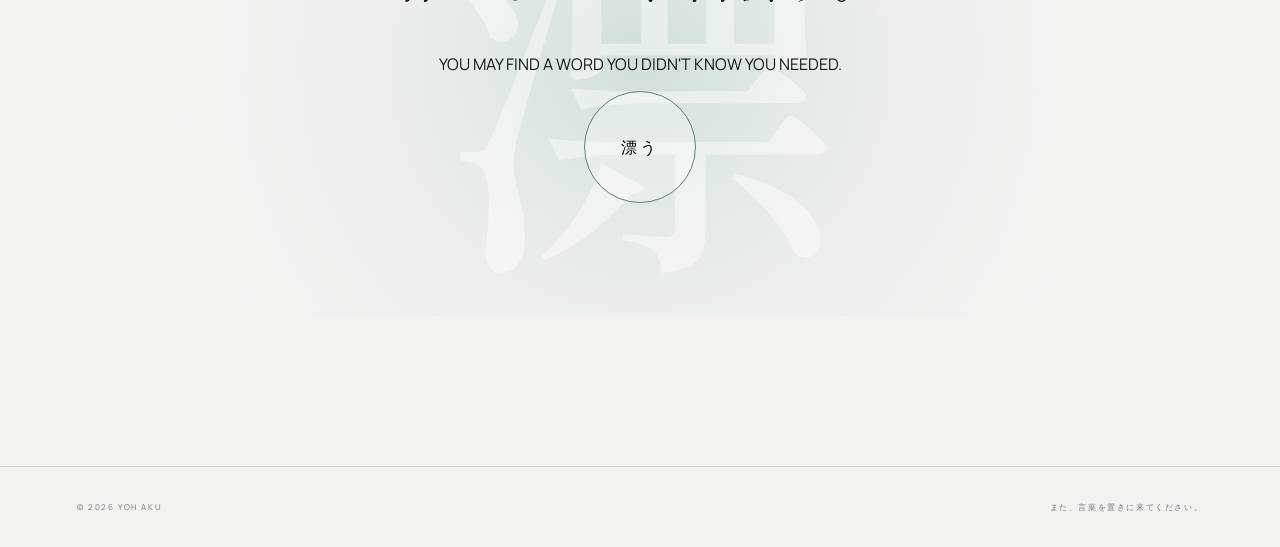
==== commit ed958d54: "Update index.html" ====
--- a/index.html
+++ b/index.html
@@ -1,6 +1,7 @@
 <!doctype html>
 <html lang="ja">
 <head>
+  <meta name="google-site-verification" content="...">
 <meta charset="utf-8">
 <meta name="viewport" content="width=device-width,initial-scale=1,viewport-fit=cover">
 <meta name="theme-color" content="#f5f4ef">
@@ -1559,4 +1560,4 @@
 </script>
 
 </body>
-</html>+</html>
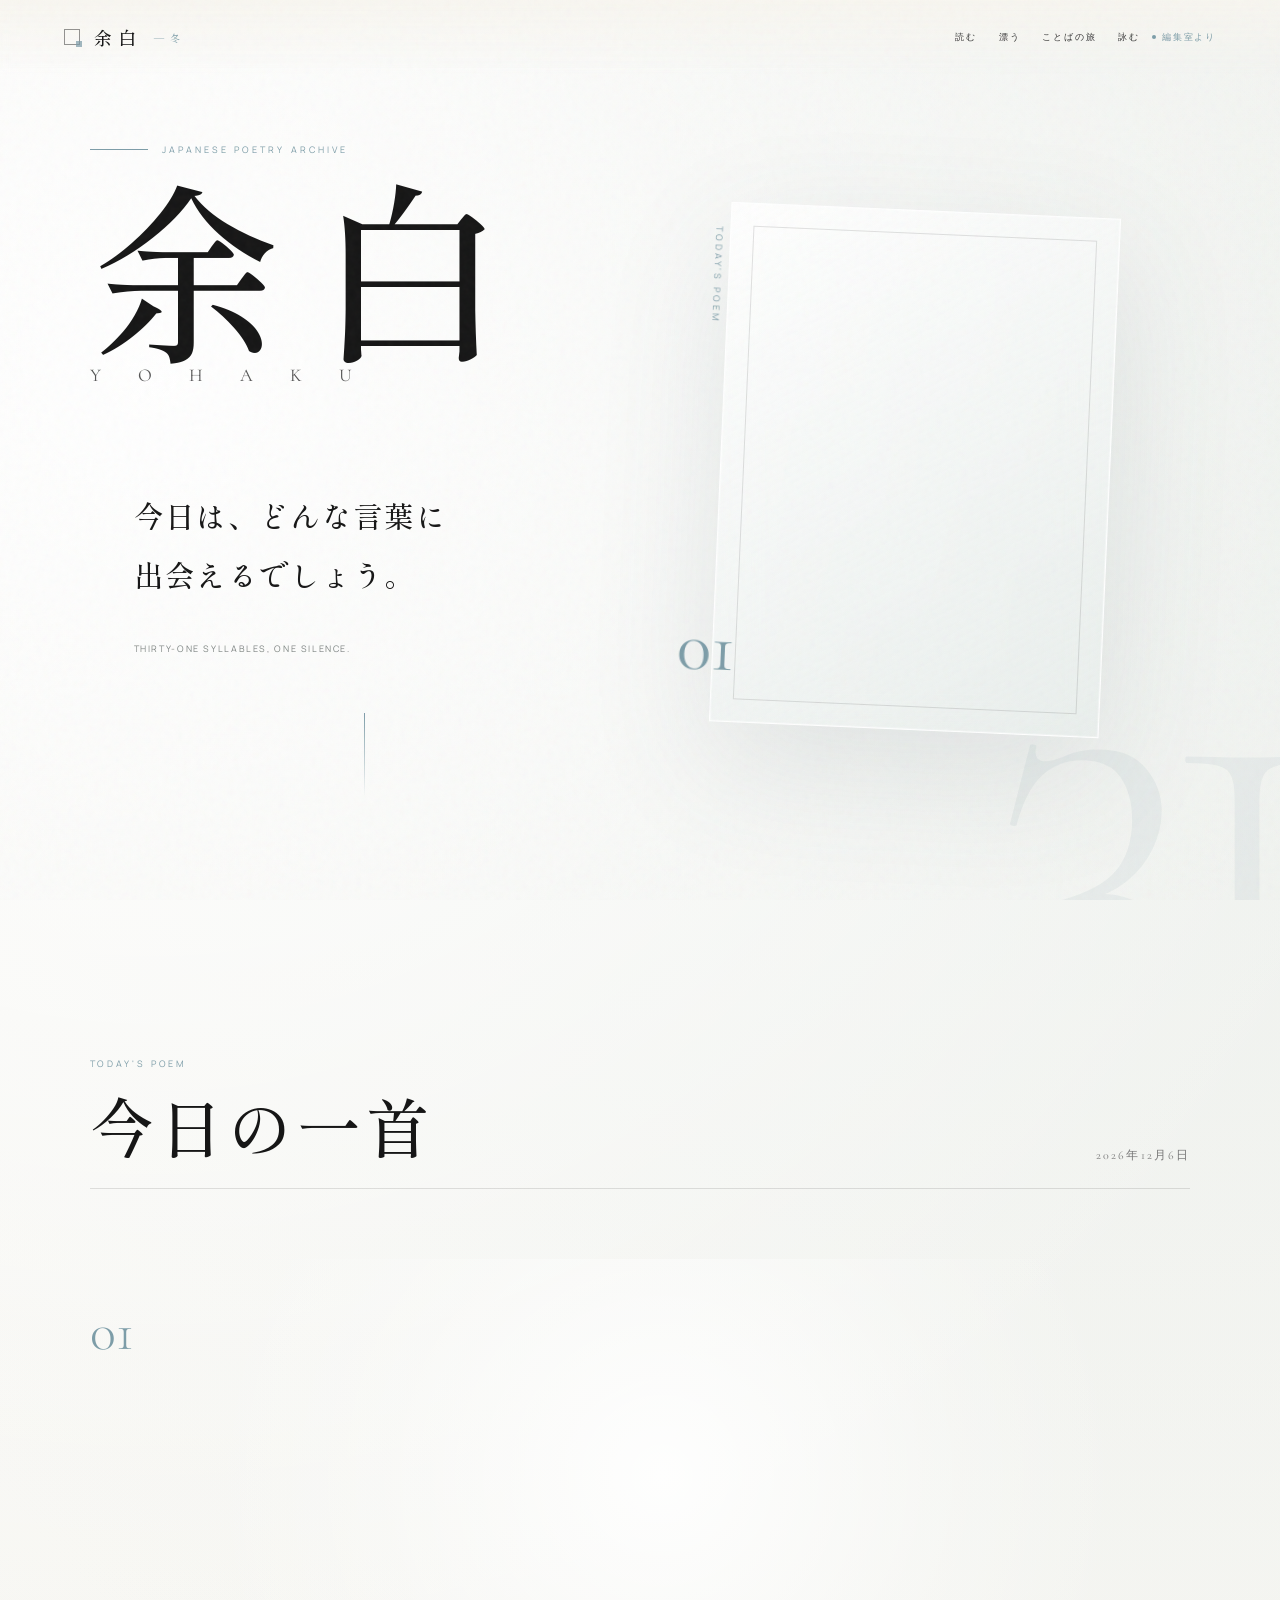
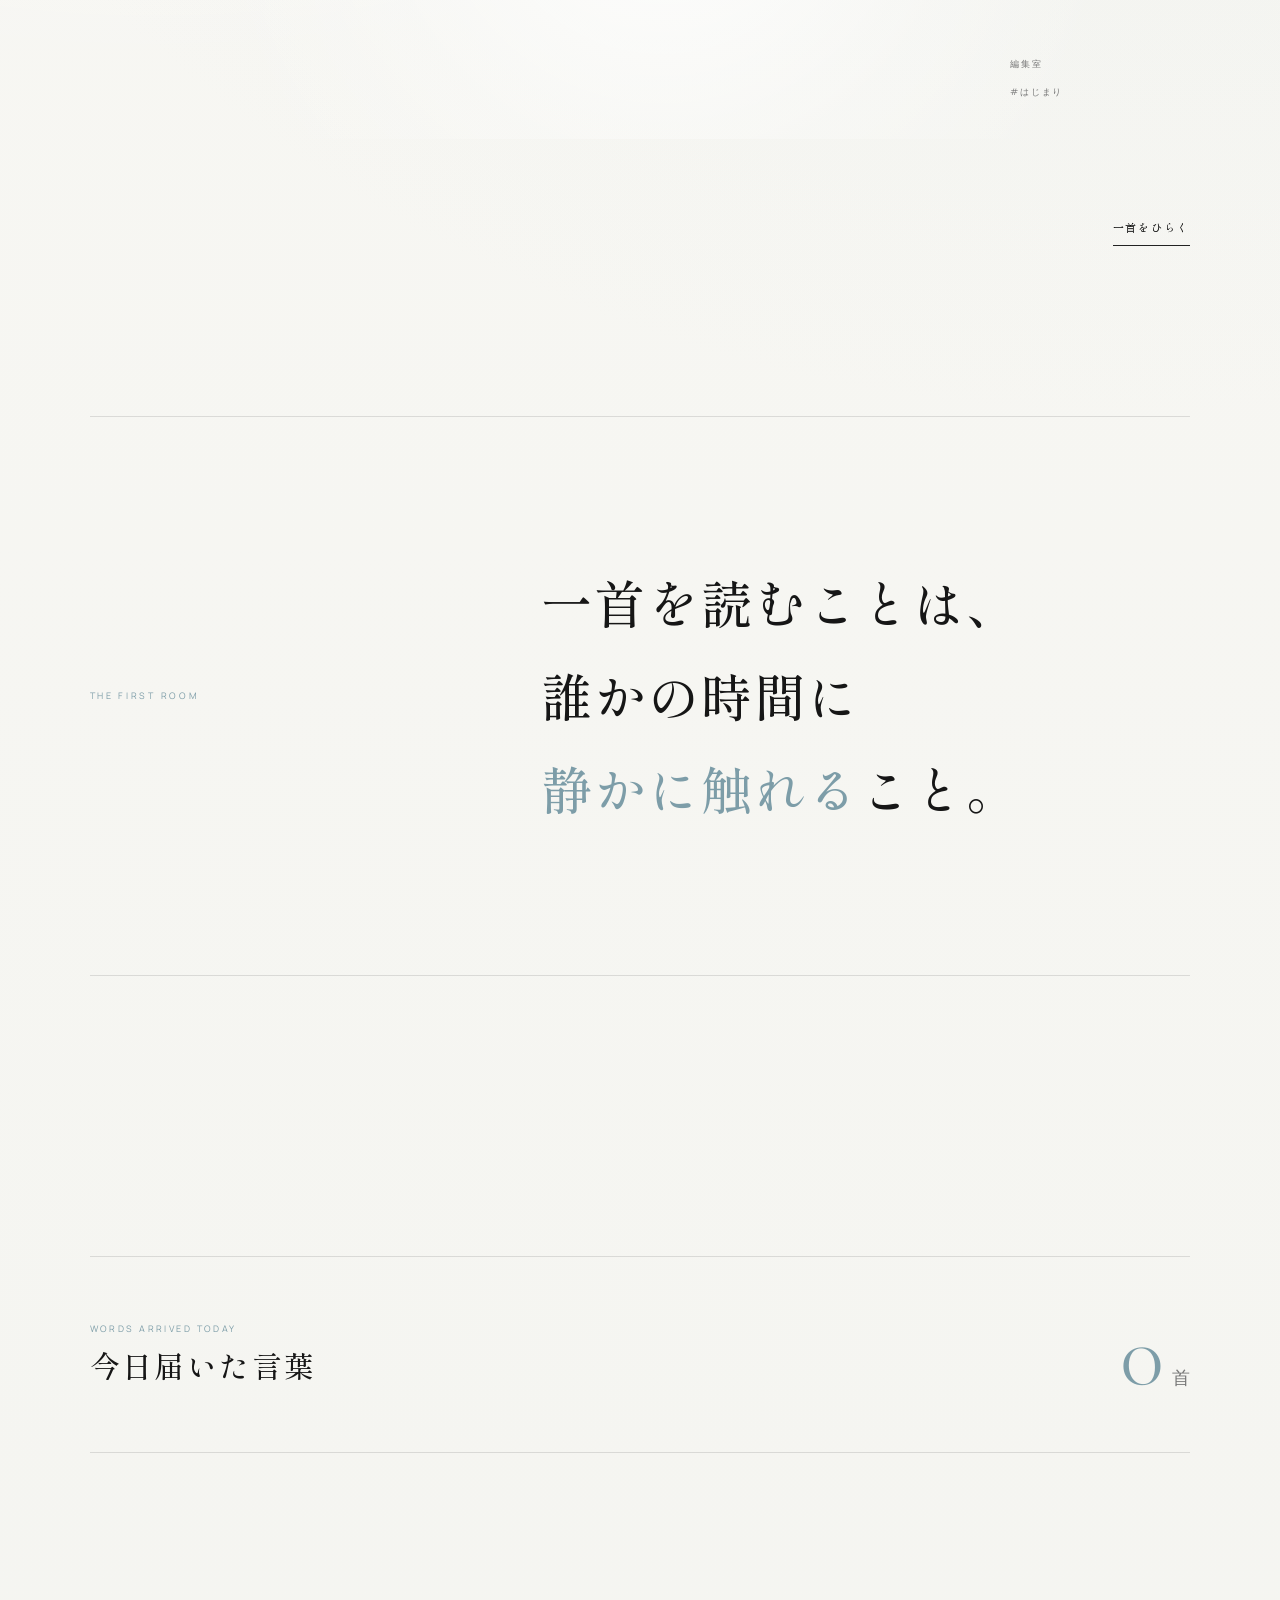
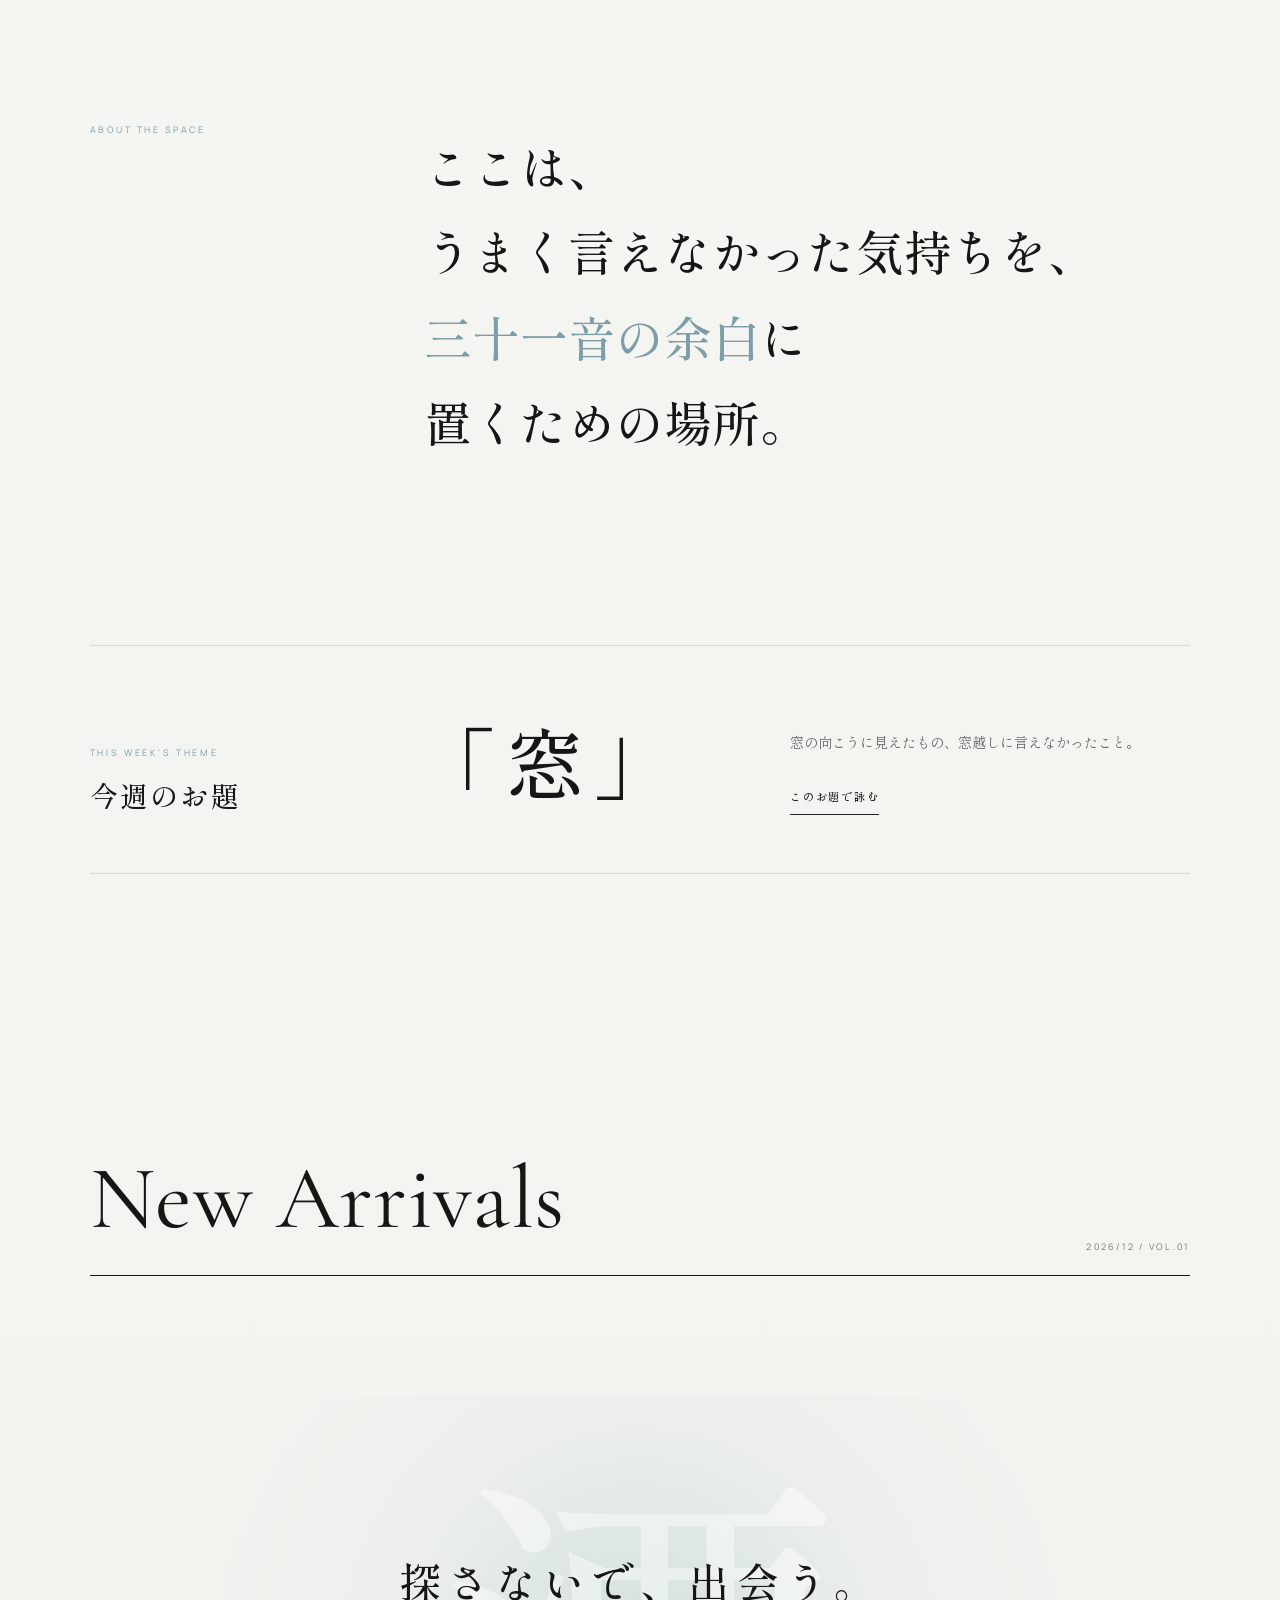
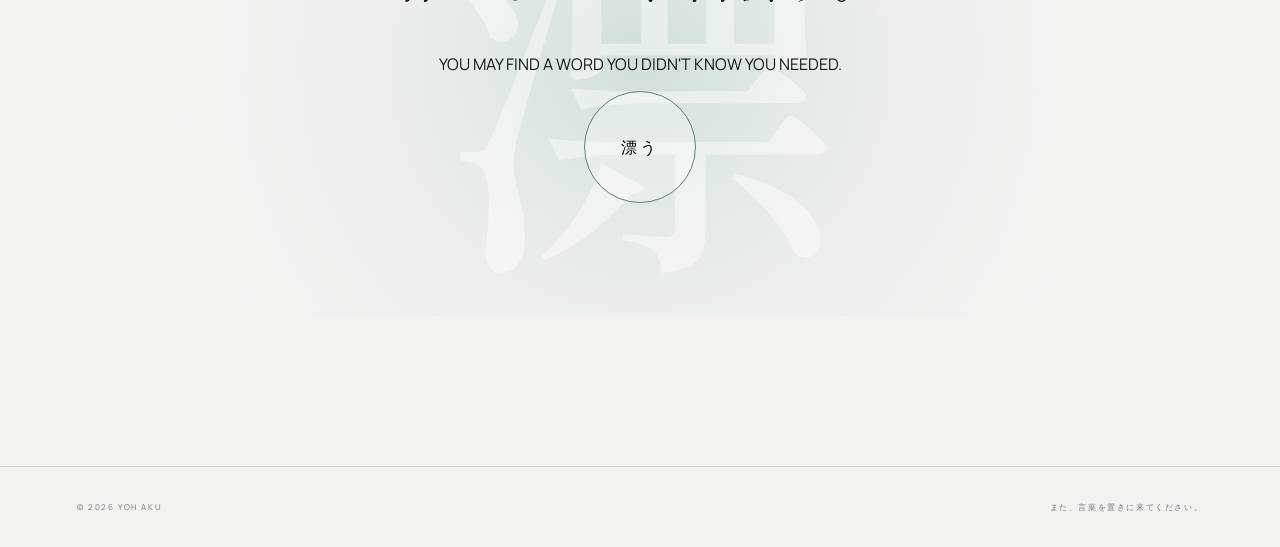
==== commit 97646c25: "Update index.html" ====
--- a/index.html
+++ b/index.html
@@ -1,6 +1,15 @@
 <!doctype html>
 <html lang="ja">
 <head>
+ <!-- Google tag (gtag.js) -->
+<script async src="https://www.googletagmanager.com/gtag/js?id=G-3WF4K027Y3"></script>
+<script>
+  window.dataLayer = window.dataLayer || [];
+  function gtag(){dataLayer.push(arguments);}
+  gtag('js', new Date());
+
+  gtag('config', 'G-3WF4K027Y3');
+</script> 
   <meta name="google-site-verification" content="...">
 <meta charset="utf-8">
 <meta name="viewport" content="width=device-width,initial-scale=1,viewport-fit=cover">
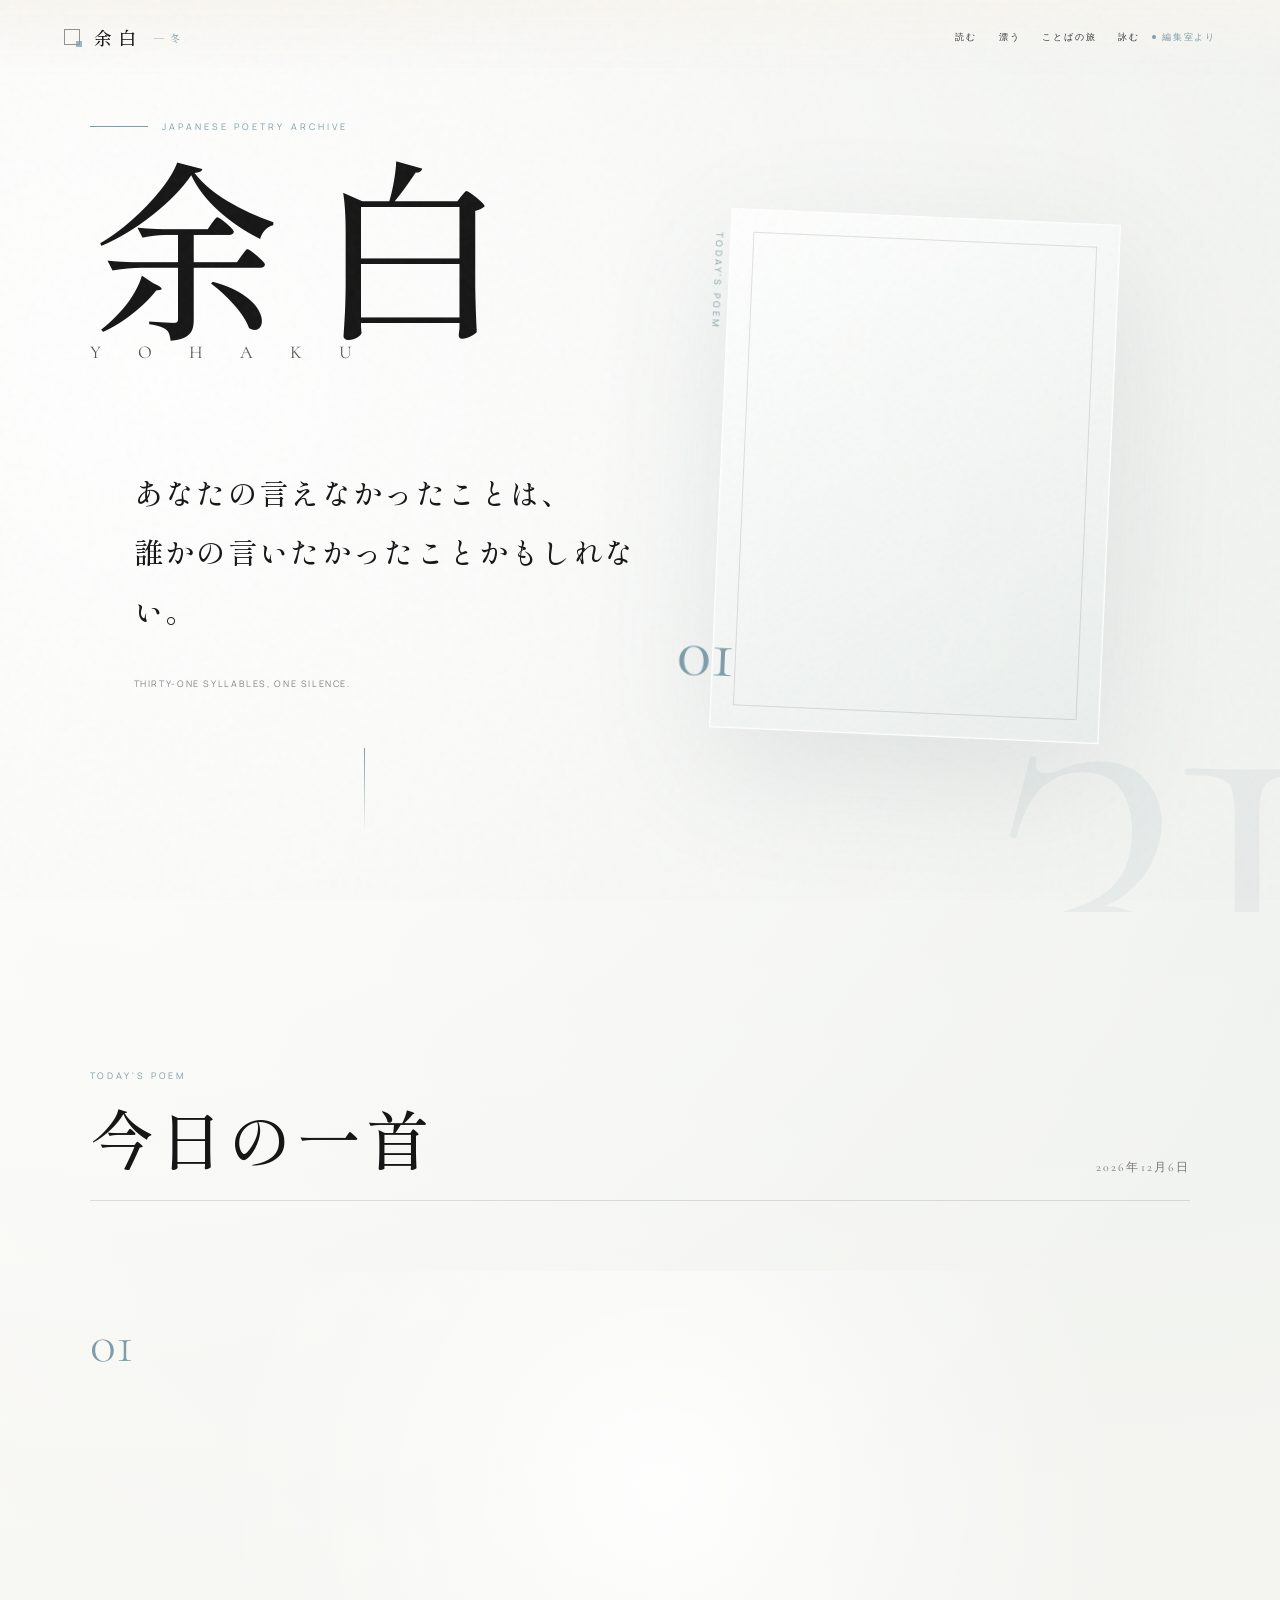
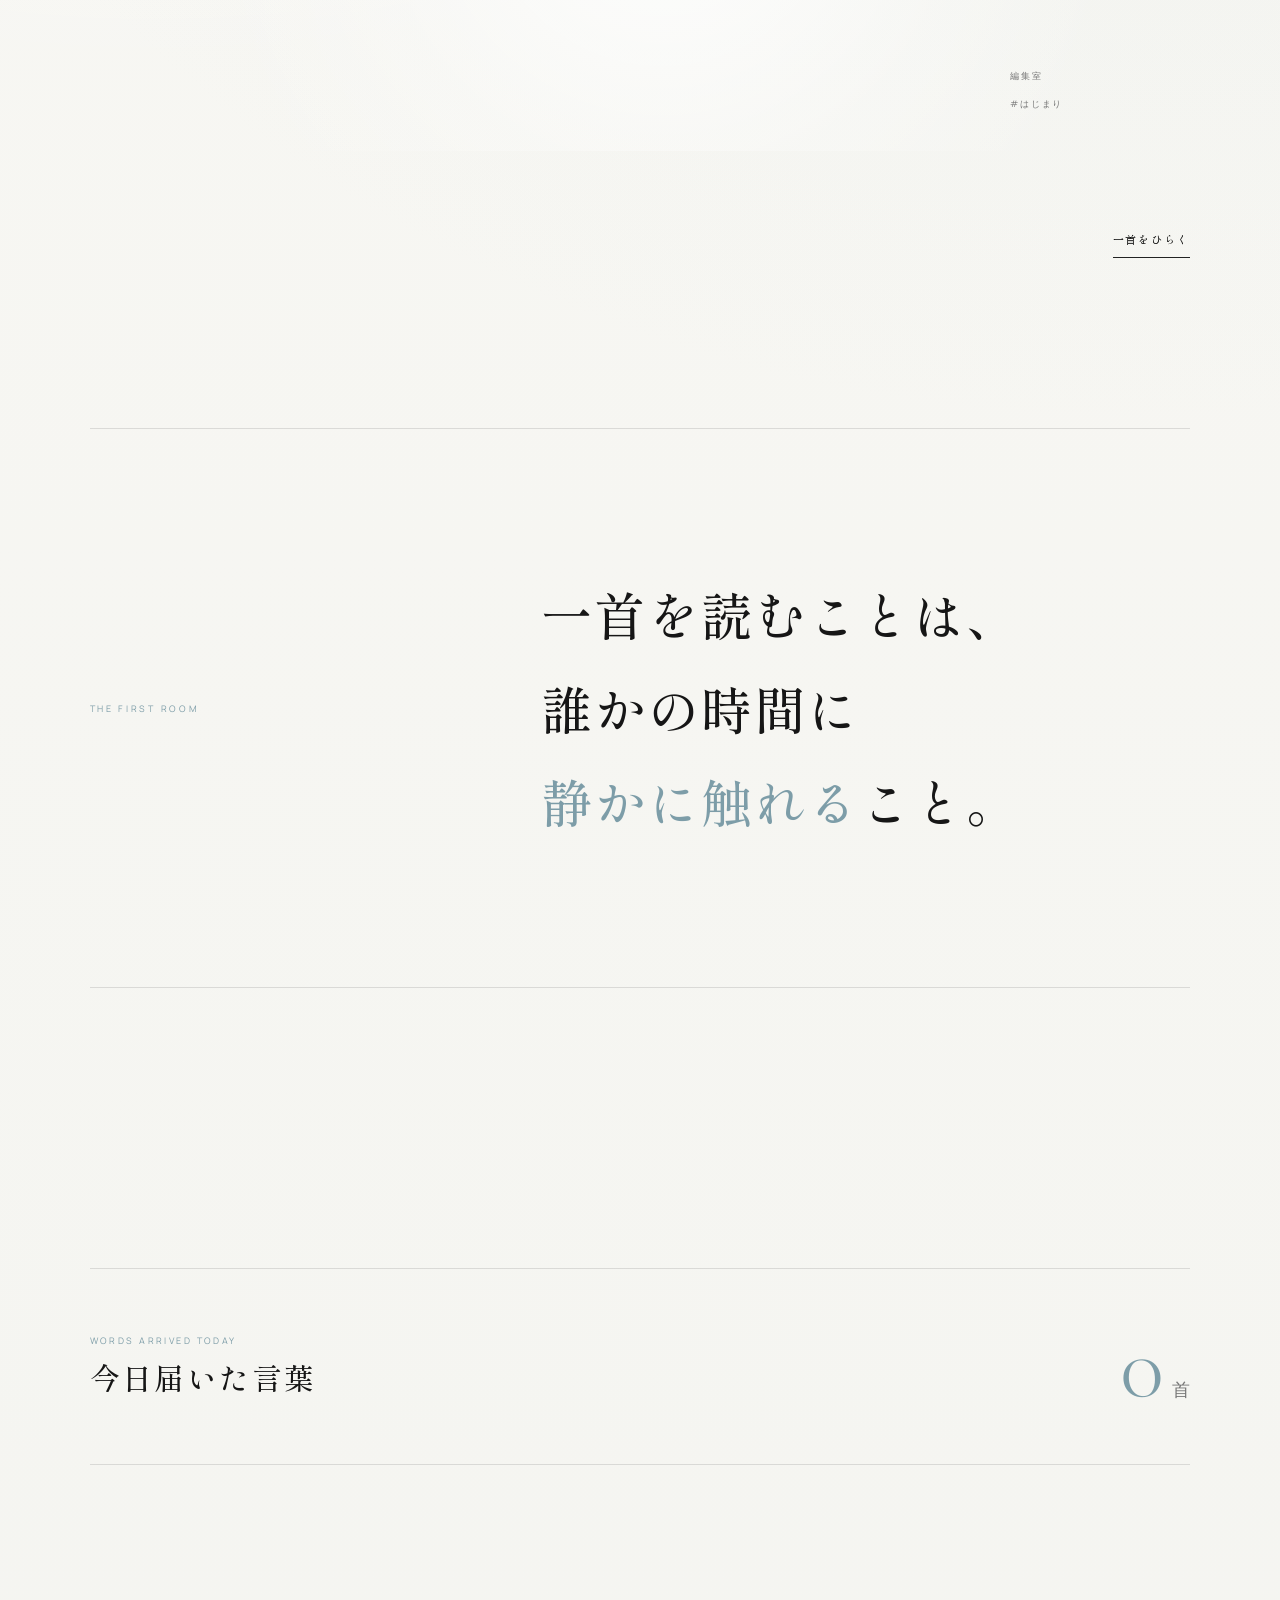
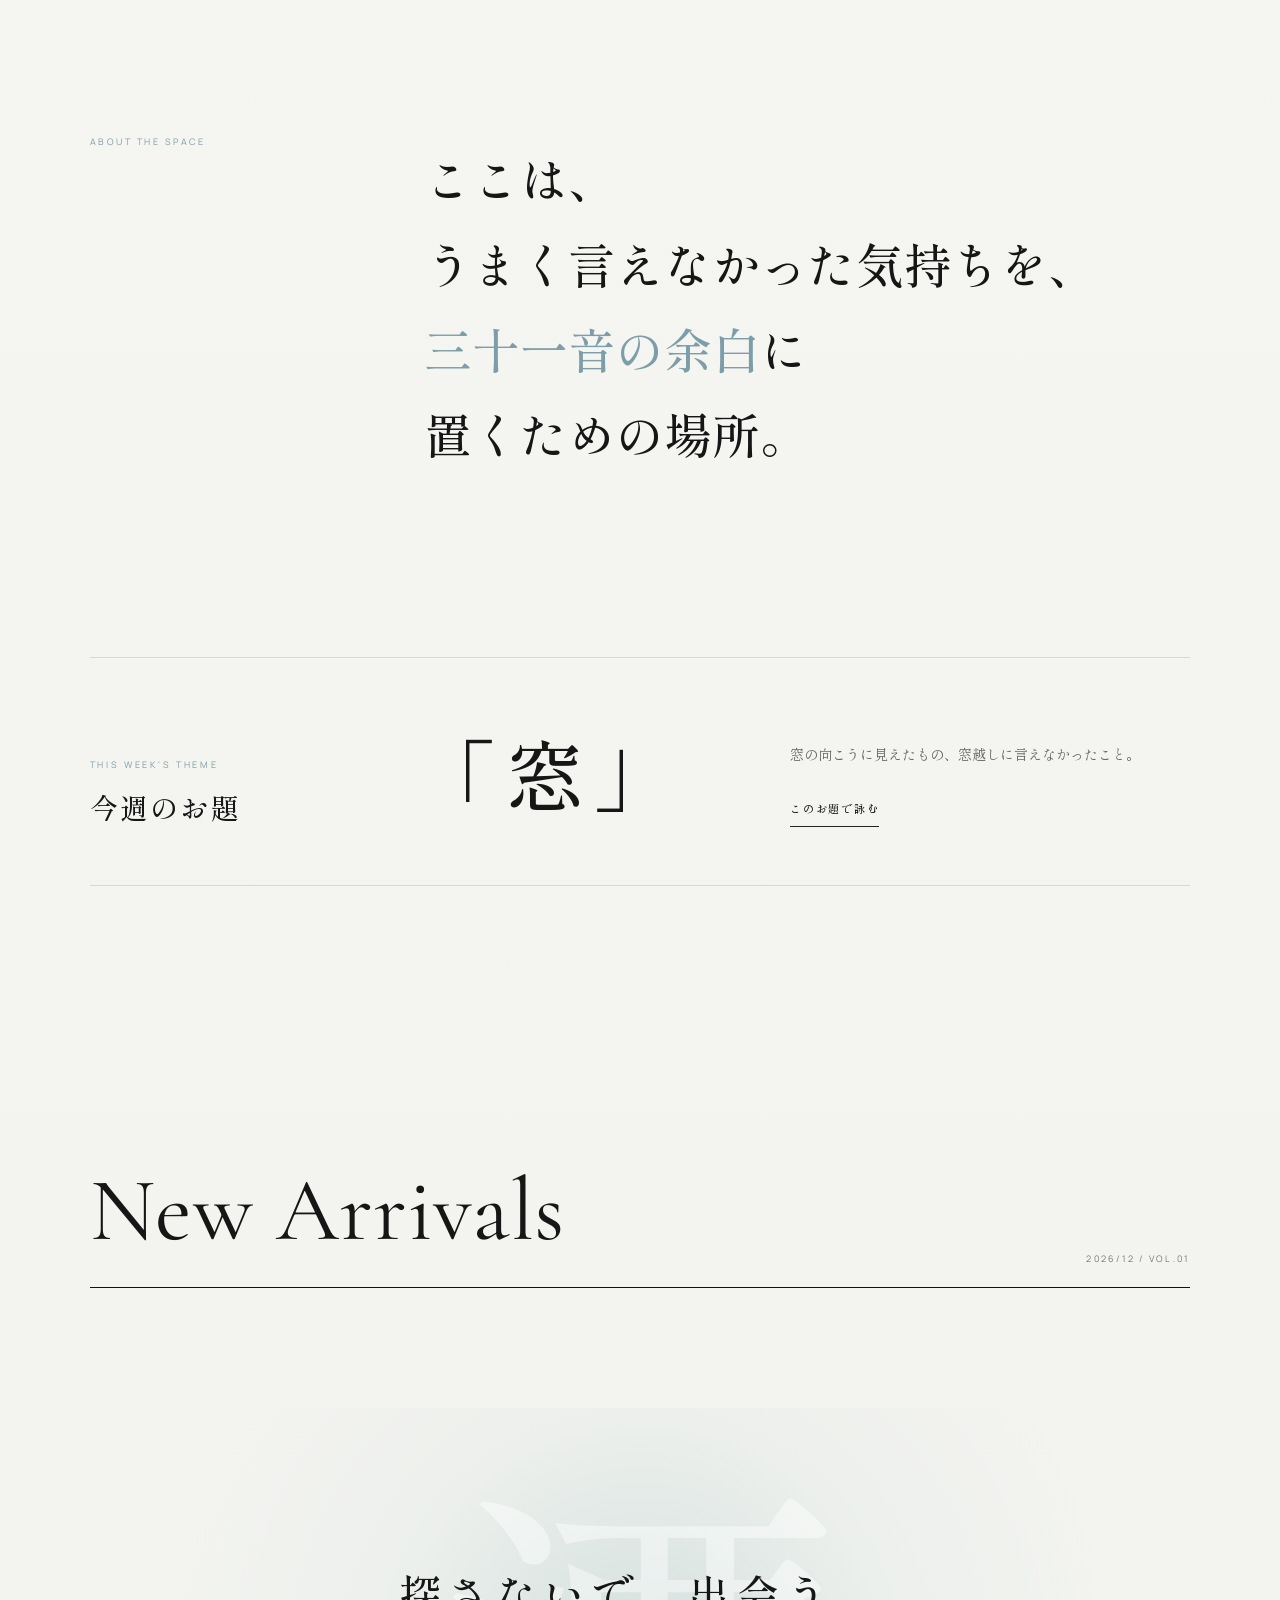
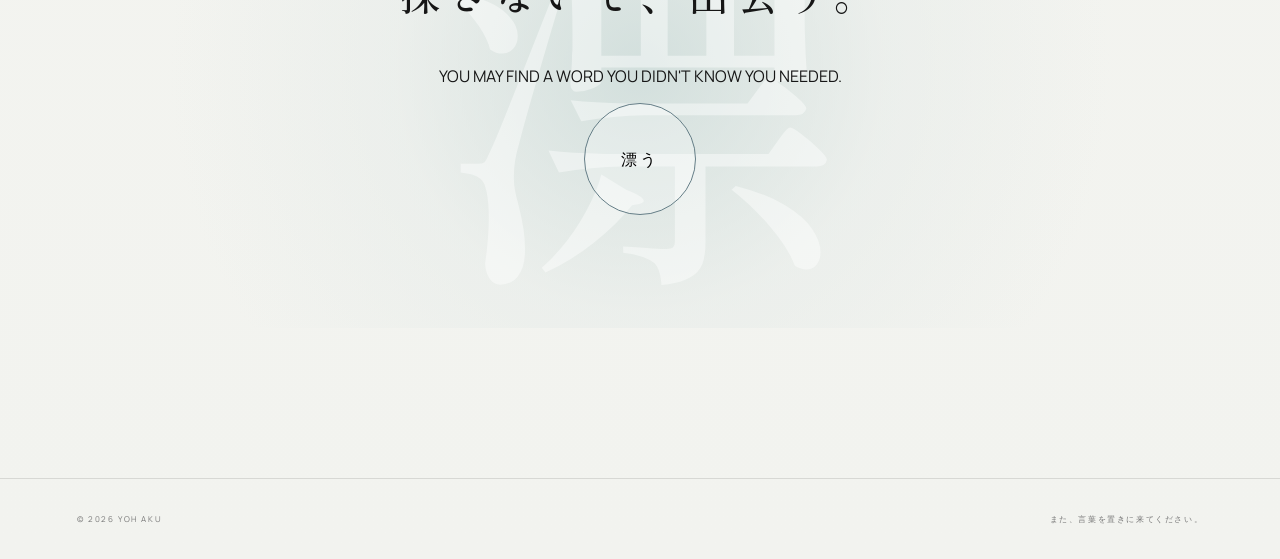
==== commit 597a4817: "Update index.html" ====
--- a/index.html
+++ b/index.html
@@ -1,6 +1,8 @@
 <!doctype html>
 <html lang="ja">
 <head>
+ <script async src="https://pagead2.googlesyndication.com/pagead/js/adsbygoogle.js?client=ca-pub-3747975878247802"
+crossorigin="anonymous"></script>
  <!-- Google tag (gtag.js) -->
 <script async src="https://www.googletagmanager.com/gtag/js?id=G-3WF4K027Y3"></script>
 <script>
